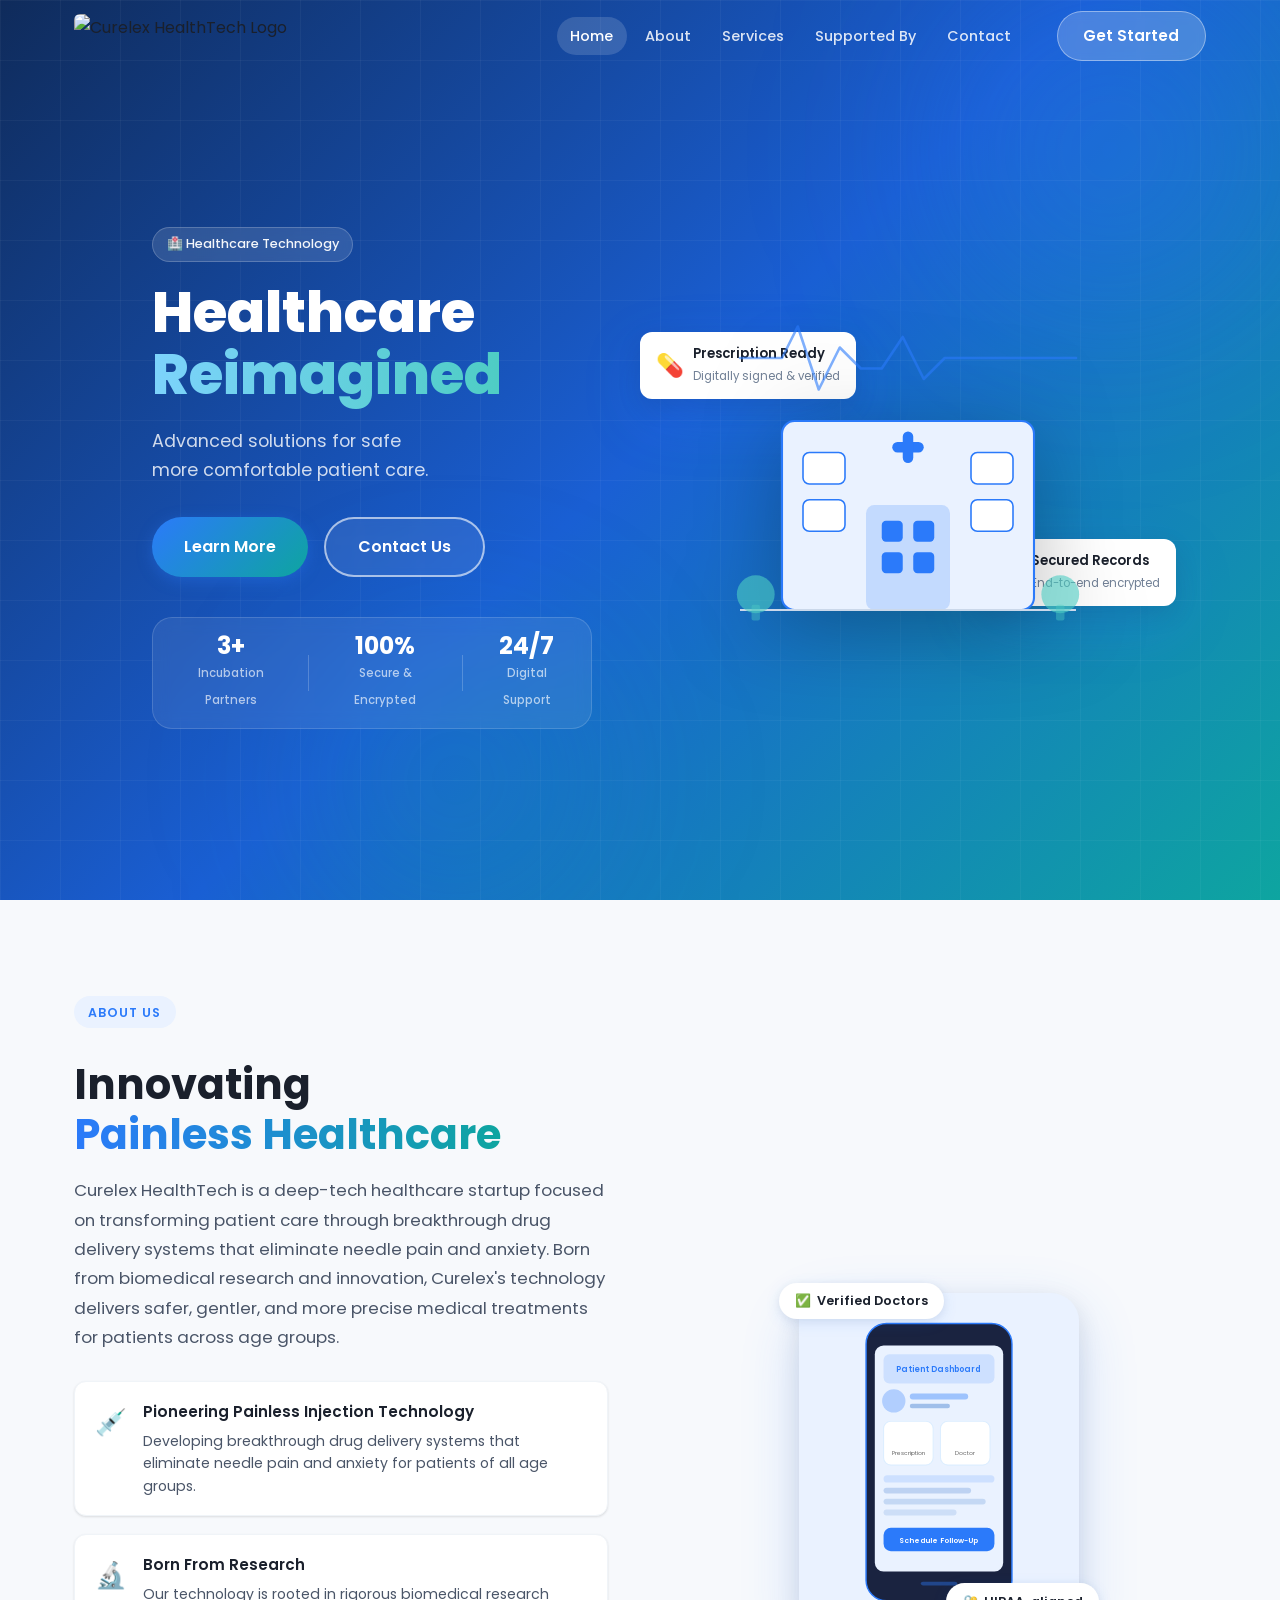
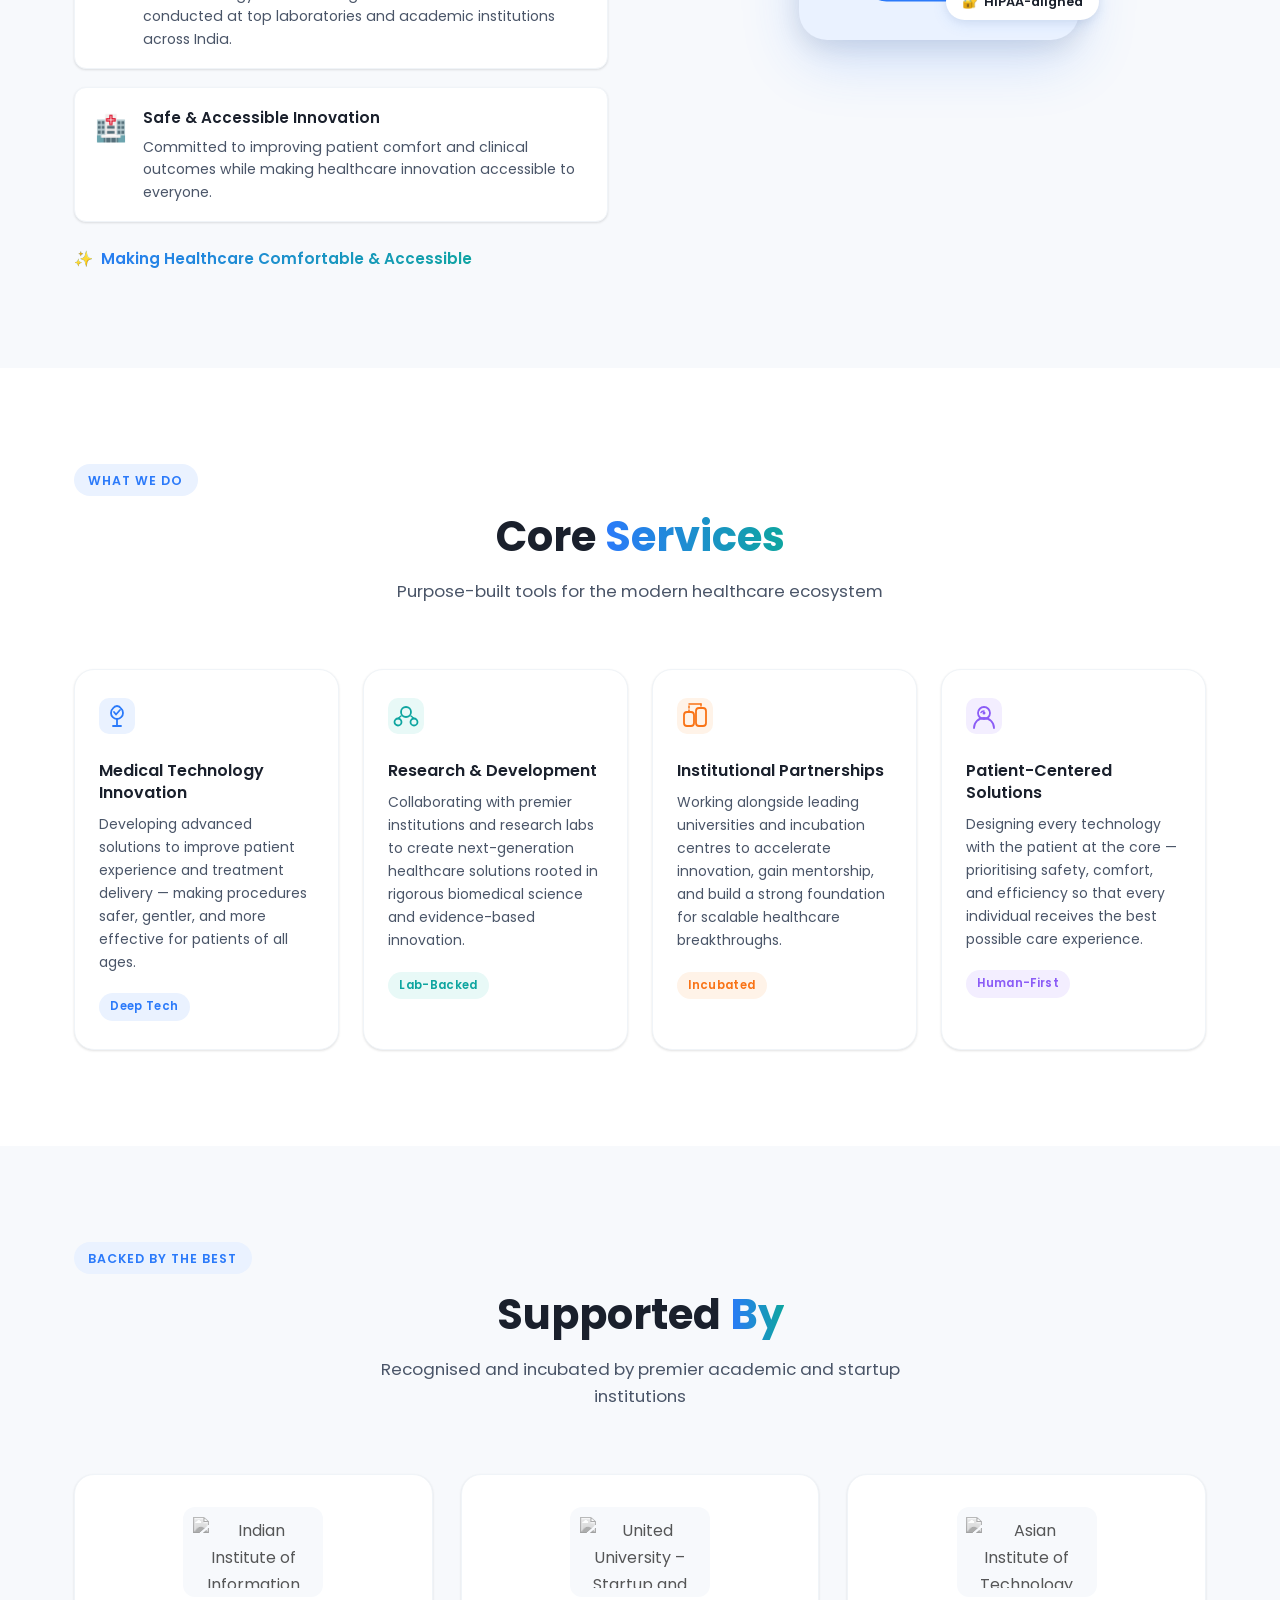
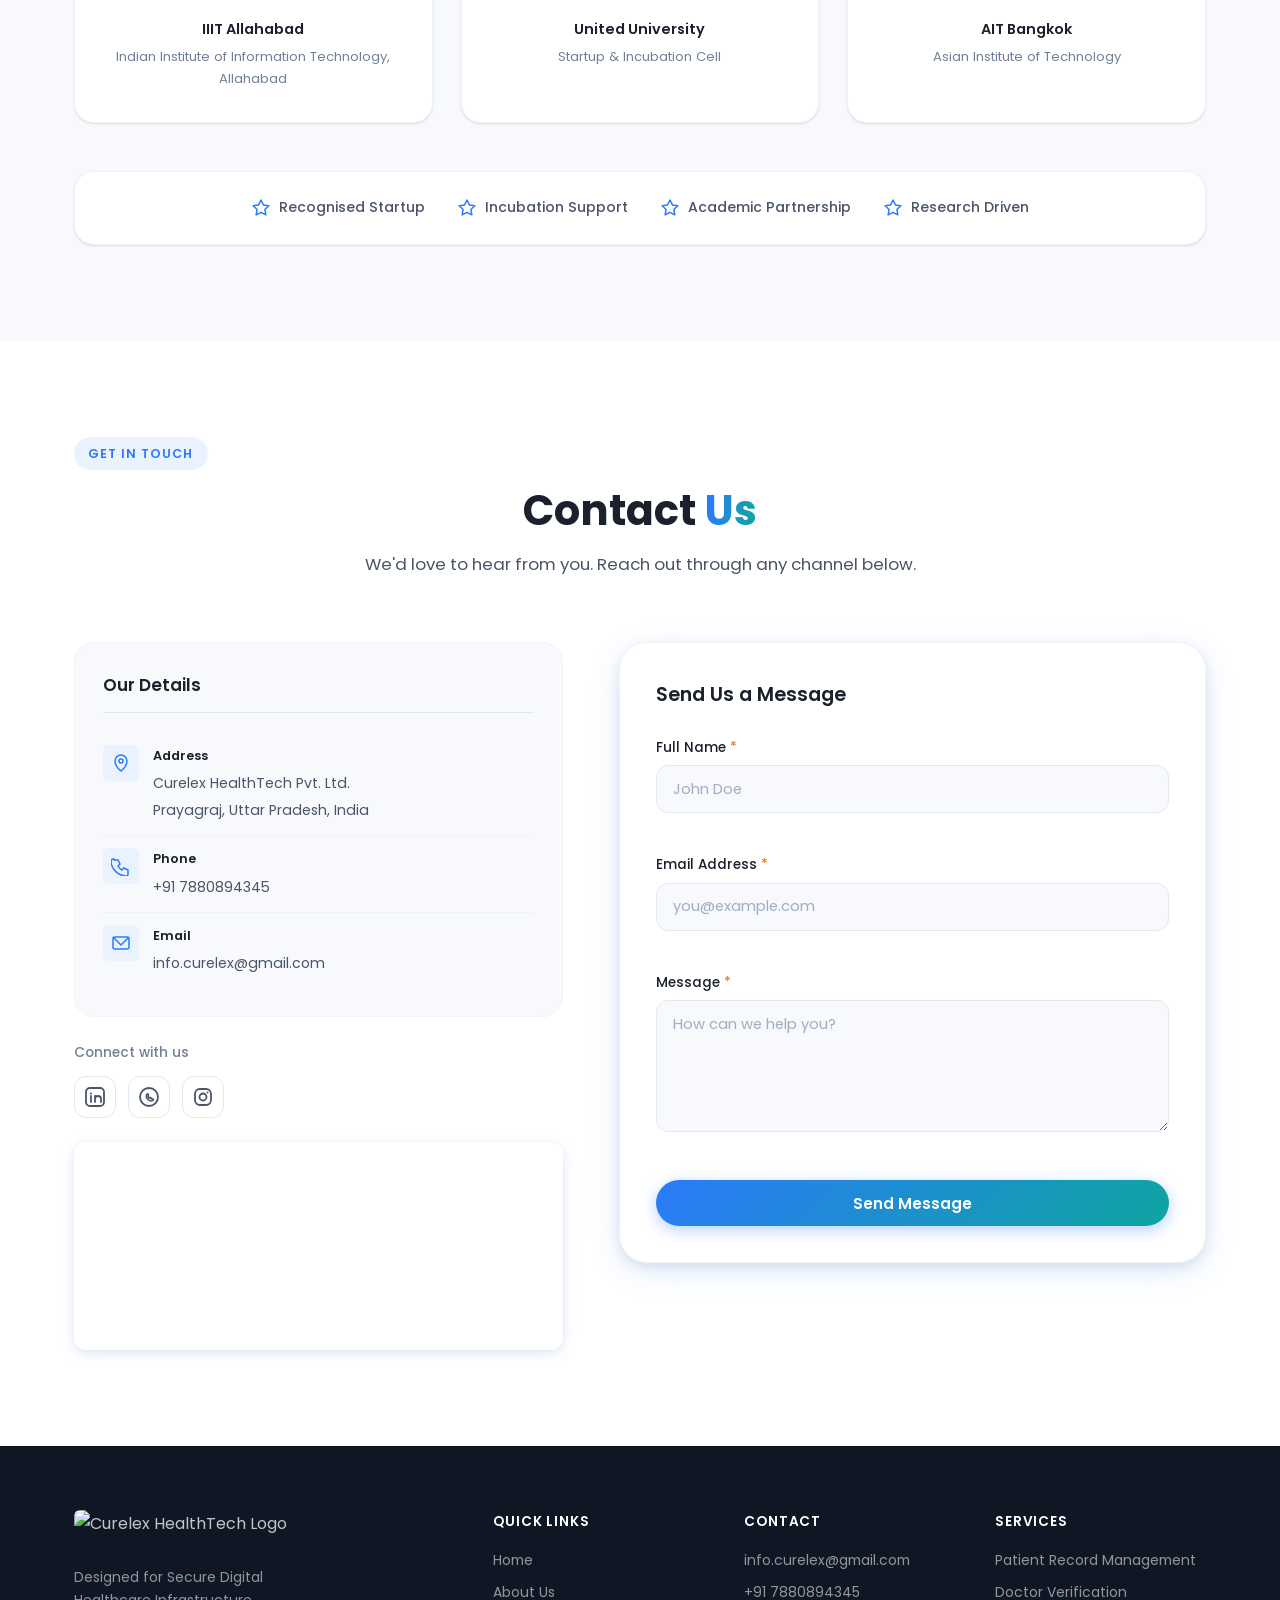
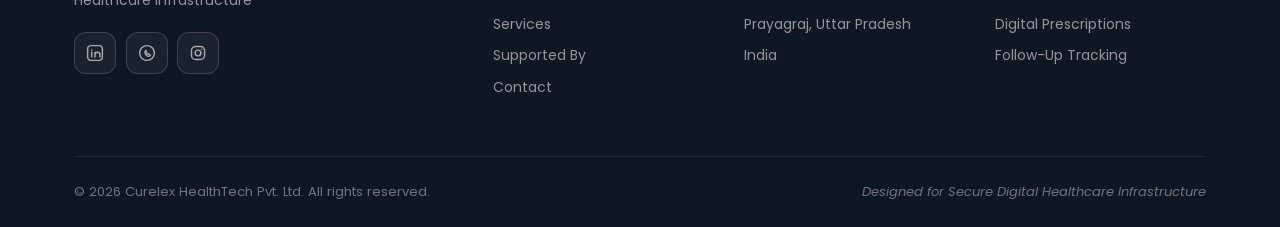
==== index.html @ 2ec2b191 "Initial Curelex homepage UI" ====
<!DOCTYPE html>
<html lang="en">
<head>
  <meta charset="UTF-8" />
  <meta name="viewport" content="width=device-width, initial-scale=1.0" />
  <meta name="description" content="Curelex HealthTech – Smart Digital Healthcare Infrastructure connecting patients and doctors through secure technology." />
  <title>Curelex HealthTech | Reimagining Healthcare Through Innovative Medical Technology</title>

  <!-- Google Fonts: Poppins -->
  <link rel="preconnect" href="https://fonts.googleapis.com" />
  <link rel="preconnect" href="https://fonts.gstatic.com" crossorigin />
  <link href="https://fonts.googleapis.com/css2?family=Poppins:ital,wght@0,300;0,400;0,500;0,600;0,700;0,800;1,400&display=swap" rel="stylesheet" />

  <!-- Main Stylesheet -->
  <link rel="stylesheet" href="styles.css" />
</head>
<body>

  <!-- ============================================================
       NAVBAR
  ============================================================ -->
  <header class="navbar" id="navbar" role="banner">
    <div class="container nav-inner">

      <!-- Logo -->
      <a href="#home" class="nav-logo" aria-label="Curelex HealthTech Home">
        <img src="https://i.postimg.cc/4Nf0QCMv/curelex-logo.jpg" alt="Curelex HealthTech Logo" />
      </a>

      <!-- Desktop Nav Links -->
      <nav class="nav-links" role="navigation" aria-label="Main navigation">
        <a href="#home"         class="nav-link active">Home</a>
        <a href="#about"        class="nav-link">About</a>
        <a href="#services"     class="nav-link">Services</a>
        <a href="#supported-by" class="nav-link">Supported By</a>
        <a href="#contact"      class="nav-link">Contact</a>
      </nav>

      <!-- CTA Button -->
      <a href="#contact" class="btn btn-primary nav-cta">Get Started</a>

      <!-- Hamburger (Mobile) -->
      <button class="hamburger" id="hamburger" aria-label="Toggle navigation menu" aria-expanded="false" aria-controls="mobile-menu">
        <span></span><span></span><span></span>
      </button>
    </div>

    <!-- Mobile Menu -->
    <div class="mobile-menu" id="mobile-menu" role="dialog" aria-label="Mobile navigation">
      <nav>
        <a href="#home"         class="mobile-link">Home</a>
        <a href="#about"        class="mobile-link">About</a>
        <a href="#services"     class="mobile-link">Services</a>
        <a href="#supported-by" class="mobile-link">Supported By</a>
        <a href="#contact"      class="mobile-link">Contact</a>
        <a href="#contact"      class="btn btn-primary mobile-cta">Get Started</a>
      </nav>
    </div>
  </header>


  <!-- ============================================================
       HERO SECTION
  ============================================================ -->
  <section class="hero" id="home" aria-label="Hero">
    <!-- Decorative shapes -->
    <div class="hero-blob hero-blob--1" aria-hidden="true"></div>
    <div class="hero-blob hero-blob--2" aria-hidden="true"></div>
    <div class="hero-grid-lines" aria-hidden="true"></div>

    <div class="container hero-content reveal">
      <span class="hero-badge">🏥 Healthcare Technology</span>
      <h1 class="hero-heading">
        Healthcare<br />
        <span class="gradient-text">Reimagined</span> 
      </h1>
      <p class="hero-subheading">
        Advanced solutions for safe <br class="br-desktop" /> more comfortable patient care.
      </p>
      <div class="hero-actions">
        <a href="#about"   class="btn btn-primary btn-lg ripple">Learn More</a>
        <a href="#contact" class="btn btn-outline btn-lg">Contact Us</a>
      </div>

      <!-- Stats bar -->
      <div class="hero-stats">
        <div class="stat-item">
          <span class="stat-number">3+</span>
          <span class="stat-label">Incubation Partners</span>
        </div>
        <div class="stat-divider" aria-hidden="true"></div>
        <div class="stat-item">
          <span class="stat-number">100%</span>
          <span class="stat-label">Secure &amp; Encrypted</span>
        </div>
        <div class="stat-divider" aria-hidden="true"></div>
        <div class="stat-item">
          <span class="stat-number">24/7</span>
          <span class="stat-label">Digital Support</span>
        </div>
      </div>
    </div>

    <!-- Hero Image / Illustration placeholder -->
    <div class="hero-visual" aria-hidden="true">
      <div class="hero-card-float hero-card-float--1">
        <span class="float-icon">💊</span>
        <div>
          <strong>Prescription Ready</strong>
          <small>Digitally signed &amp; verified</small>
        </div>
      </div>
      <div class="hero-card-float hero-card-float--2">
        <span class="float-icon">🔒</span>
        <div>
          <strong>Secured Records</strong>
          <small>End-to-end encrypted</small>
        </div>
      </div>
      <div class="hero-illustration">
        <svg viewBox="0 0 400 340" fill="none" xmlns="http://www.w3.org/2000/svg" aria-hidden="true">
          <!-- Hospital building simplified illustration -->
          <rect x="80" y="120" width="240" height="180" rx="12" fill="#EAF2FF" stroke="#2B7AFA" stroke-width="2"/>
          <rect x="160" y="200" width="80" height="100" rx="8" fill="#2B7AFA" opacity="0.2"/>
          <rect x="175" y="215" width="20" height="20" rx="4" fill="#2B7AFA"/>
          <rect x="205" y="215" width="20" height="20" rx="4" fill="#2B7AFA"/>
          <rect x="175" y="245" width="20" height="20" rx="4" fill="#2B7AFA"/>
          <rect x="205" y="245" width="20" height="20" rx="4" fill="#2B7AFA"/>
          <!-- Cross -->
          <rect x="185" y="140" width="30" height="10" rx="5" fill="#2B7AFA"/>
          <rect x="195" y="130" width="10" height="30" rx="5" fill="#2B7AFA"/>
          <!-- Windows -->
          <rect x="100" y="150" width="40" height="30" rx="6" fill="white" stroke="#2B7AFA" stroke-width="1.5"/>
          <rect x="260" y="150" width="40" height="30" rx="6" fill="white" stroke="#2B7AFA" stroke-width="1.5"/>
          <rect x="100" y="195" width="40" height="30" rx="6" fill="white" stroke="#2B7AFA" stroke-width="1.5"/>
          <rect x="260" y="195" width="40" height="30" rx="6" fill="white" stroke="#2B7AFA" stroke-width="1.5"/>
          <!-- Ground line -->
          <line x1="40" y1="300" x2="360" y2="300" stroke="#CBD8EA" stroke-width="2"/>
          <!-- Trees -->
          <circle cx="55" cy="285" r="18" fill="#4ECDC4" opacity="0.6"/>
          <rect x="51" y="295" width="8" height="15" rx="2" fill="#4ECDC4" opacity="0.4"/>
          <circle cx="345" cy="285" r="18" fill="#4ECDC4" opacity="0.6"/>
          <rect x="341" y="295" width="8" height="15" rx="2" fill="#4ECDC4" opacity="0.4"/>
          <!-- Pulse line -->
          <polyline points="40,60 80,60 95,30 115,90 135,50 155,70 175,70 195,40 215,80 235,60 280,60 320,60 360,60"
                    stroke="#2B7AFA" stroke-width="2.5" fill="none" stroke-linecap="round" stroke-linejoin="round" opacity="0.6"/>
        </svg>
      </div>
    </div>
  </section>


  <!-- ============================================================
       ABOUT SECTION
  ============================================================ -->
  <section class="section about" id="about" aria-label="About Curelex">
    <div class="container">
      <div class="section-tag reveal">About Us</div>
      <div class="about-grid">

        <!-- Text Column -->
        <div class="about-text reveal">
          <h2 class="section-heading">Innovating<br /><span class="gradient-text">Painless Healthcare</span></h2>
          <p class="about-intro">
            Curelex HealthTech is a deep-tech healthcare startup focused on transforming patient care through breakthrough drug delivery systems that eliminate needle pain and anxiety. Born from biomedical research and innovation, Curelex's technology delivers safer, gentler, and more precise medical treatments for patients across age groups.
          </p>

          <div class="about-cards">
            <div class="about-mini-card">
              <div class="mini-card-icon" aria-hidden="true">💉</div>
              <div>
                <h3>Pioneering Painless Injection Technology</h3>
                <p>Developing breakthrough drug delivery systems that eliminate needle pain and anxiety for patients of all age groups.</p>
              </div>
            </div>
            <div class="about-mini-card">
              <div class="mini-card-icon" aria-hidden="true">🔬</div>
              <div>
                <h3>Born From Research</h3>
                <p>Our technology is rooted in rigorous biomedical research conducted at top laboratories and academic institutions across India.</p>
              </div>
            </div>
            <div class="about-mini-card">
              <div class="mini-card-icon" aria-hidden="true">🏥</div>
              <div>
                <h3>Safe &amp; Accessible Innovation</h3>
                <p>Committed to improving patient comfort and clinical outcomes while making healthcare innovation accessible to everyone.</p>
              </div>
            </div>
          </div>

          <div class="about-tagline">
            <span>✨</span> Making Healthcare Comfortable &amp; Accessible
          </div>
        </div>

        <!-- Image Column -->
        <div class="about-visual reveal">
          <div class="about-image-wrap">
            <div class="about-img-placeholder">
              <svg viewBox="0 0 340 420" fill="none" xmlns="http://www.w3.org/2000/svg" aria-hidden="true">
                <!-- Phone frame -->
                <rect x="70" y="20" width="200" height="380" rx="28" fill="#1A2340" stroke="#2B7AFA" stroke-width="2"/>
                <rect x="82" y="50" width="176" height="310" rx="12" fill="#EAF2FF"/>
                <!-- App UI inside phone -->
                <rect x="94" y="62" width="152" height="40" rx="8" fill="#2B7AFA" opacity="0.15"/>
                <text x="170" y="87" text-anchor="middle" font-family="Poppins,sans-serif" font-size="11" fill="#2B7AFA" font-weight="600">Patient Dashboard</text>
                <!-- Profile row -->
                <circle cx="108" cy="126" r="16" fill="#2B7AFA" opacity="0.3"/>
                <rect x="130" y="116" width="80" height="8" rx="4" fill="#2B7AFA" opacity="0.4"/>
                <rect x="130" y="130" width="55" height="6" rx="3" fill="#A0BFEA"/>
                <!-- Cards -->
                <rect x="94" y="154" width="68" height="60" rx="10" fill="white" stroke="#DDEEFF" stroke-width="1.5"/>
                <text x="128" y="179" text-anchor="middle" font-family="sans-serif" font-size="18">💊</text>
                <text x="128" y="200" text-anchor="middle" font-family="Poppins,sans-serif" font-size="8" fill="#666">Prescription</text>
                <rect x="172" y="154" width="68" height="60" rx="10" fill="white" stroke="#DDEEFF" stroke-width="1.5"/>
                <text x="206" y="179" text-anchor="middle" font-family="sans-serif" font-size="18">🩺</text>
                <text x="206" y="200" text-anchor="middle" font-family="Poppins,sans-serif" font-size="8" fill="#666">Doctor</text>
                <!-- Record list -->
                <rect x="94" y="228" width="152" height="10" rx="5" fill="#2B7AFA" opacity="0.15"/>
                <rect x="94" y="245" width="120" height="8" rx="4" fill="#A0BFEA" opacity="0.6"/>
                <rect x="94" y="260" width="140" height="8" rx="4" fill="#A0BFEA" opacity="0.5"/>
                <rect x="94" y="275" width="100" height="8" rx="4" fill="#A0BFEA" opacity="0.4"/>
                <!-- Follow-up button -->
                <rect x="94" y="300" width="152" height="32" rx="10" fill="#2B7AFA"/>
                <text x="170" y="321" text-anchor="middle" font-family="Poppins,sans-serif" font-size="10" fill="white" font-weight="600">Schedule Follow-Up</text>
                <!-- Home indicator -->
                <rect x="145" y="374" width="50" height="5" rx="3" fill="#2B7AFA" opacity="0.4"/>
              </svg>
            </div>
            <!-- Floating badges -->
            <div class="about-badge about-badge--1">
              <span>✅</span> Verified Doctors
            </div>
            <div class="about-badge about-badge--2">
              <span>🔐</span> HIPAA-aligned
            </div>
          </div>
        </div>

      </div>
    </div>
  </section>


  <!-- ============================================================
       SERVICES SECTION
  ============================================================ -->
  <section class="section services" id="services" aria-label="Our Services">
    <div class="container">
      <div class="section-tag reveal">What We Do</div>
      <h2 class="section-heading text-center reveal">Core <span class="gradient-text">Services</span></h2>
      <p class="section-subheading text-center reveal">Purpose-built tools for the modern healthcare ecosystem</p>

      <div class="services-grid">

        <div class="service-card reveal">
          <div class="service-icon-wrap" aria-hidden="true">
            <svg width="36" height="36" viewBox="0 0 36 36" fill="none" xmlns="http://www.w3.org/2000/svg">
              <rect width="36" height="36" rx="10" fill="#EAF2FF"/>
              <path d="M18 8c-1.5 0-3 .8-3.8 2.1C12.5 11.5 12 13.2 12 15c0 3.3 2.7 6 6 6s6-2.7 6-6c0-1.8-.5-3.5-2.2-4.9C21 8.8 19.5 8 18 8z" stroke="#2B7AFA" stroke-width="1.8" stroke-linecap="round"/>
              <line x1="18" y1="21" x2="18" y2="28" stroke="#2B7AFA" stroke-width="1.8" stroke-linecap="round"/>
              <line x1="14" y1="28" x2="22" y2="28" stroke="#2B7AFA" stroke-width="1.8" stroke-linecap="round"/>
              <polyline points="15,14 17,16.5 21,12" stroke="#2B7AFA" stroke-width="1.8" stroke-linecap="round" stroke-linejoin="round"/>
            </svg>
          </div>
          <h3>Medical Technology Innovation</h3>
          <p>Developing advanced solutions to improve patient experience and treatment delivery — making procedures safer, gentler, and more effective for patients of all ages.</p>
          <div class="service-chip">Deep Tech</div>
        </div>

        <div class="service-card reveal">
          <div class="service-icon-wrap" aria-hidden="true">
            <svg width="36" height="36" viewBox="0 0 36 36" fill="none" xmlns="http://www.w3.org/2000/svg">
              <rect width="36" height="36" rx="10" fill="#E8F9F7"/>
              <circle cx="18" cy="14" r="5" stroke="#0EA5A0" stroke-width="1.8"/>
              <circle cx="10" cy="24" r="3.5" stroke="#0EA5A0" stroke-width="1.8"/>
              <circle cx="26" cy="24" r="3.5" stroke="#0EA5A0" stroke-width="1.8"/>
              <line x1="13" y1="18" x2="10" y2="20.5" stroke="#0EA5A0" stroke-width="1.5" stroke-linecap="round"/>
              <line x1="23" y1="18" x2="26" y2="20.5" stroke="#0EA5A0" stroke-width="1.5" stroke-linecap="round"/>
            </svg>
          </div>
          <h3>Research &amp; Development</h3>
          <p>Collaborating with premier institutions and research labs to create next-generation healthcare solutions rooted in rigorous biomedical science and evidence-based innovation.</p>
          <div class="service-chip" style="--chip-color: #0EA5A0; --chip-bg: #E8F9F7;">Lab-Backed</div>
        </div>

        <div class="service-card reveal">
          <div class="service-icon-wrap" aria-hidden="true">
            <svg width="36" height="36" viewBox="0 0 36 36" fill="none" xmlns="http://www.w3.org/2000/svg">
              <rect width="36" height="36" rx="10" fill="#FFF3E8"/>
              <rect x="7" y="14" width="10" height="14" rx="3" stroke="#F97316" stroke-width="1.8"/>
              <rect x="19" y="10" width="10" height="18" rx="3" stroke="#F97316" stroke-width="1.8"/>
              <line x1="12" y1="8" x2="12" y2="14" stroke="#F97316" stroke-width="1.5" stroke-linecap="round" stroke-dasharray="2 2"/>
              <line x1="24" y1="6" x2="24" y2="10" stroke="#F97316" stroke-width="1.5" stroke-linecap="round" stroke-dasharray="2 2"/>
              <line x1="12" y1="6" x2="24" y2="6" stroke="#F97316" stroke-width="1.5" stroke-linecap="round"/>
            </svg>
          </div>
          <h3>Institutional Partnerships</h3>
          <p>Working alongside leading universities and incubation centres to accelerate innovation, gain mentorship, and build a strong foundation for scalable healthcare breakthroughs.</p>
          <div class="service-chip" style="--chip-color: #F97316; --chip-bg: #FFF3E8;">Incubated</div>
        </div>

        <div class="service-card reveal">
          <div class="service-icon-wrap" aria-hidden="true">
            <svg width="36" height="36" viewBox="0 0 36 36" fill="none" xmlns="http://www.w3.org/2000/svg">
              <rect width="36" height="36" rx="10" fill="#F3EEFF"/>
              <circle cx="18" cy="15" r="6" stroke="#8B5CF6" stroke-width="1.8"/>
              <path d="M8 30c0-5.523 4.477-10 10-10s10 4.477 10 10" stroke="#8B5CF6" stroke-width="1.8" stroke-linecap="round"/>
              <path d="M15 14.5c.5-1 1.5-1.5 3-1.5" stroke="#8B5CF6" stroke-width="1.5" stroke-linecap="round"/>
              <circle cx="18" cy="15" r="1.5" fill="#8B5CF6"/>
            </svg>
          </div>
          <h3>Patient-Centered Solutions</h3>
          <p>Designing every technology with the patient at the core — prioritising safety, comfort, and efficiency so that every individual receives the best possible care experience.</p>
          <div class="service-chip" style="--chip-color: #8B5CF6; --chip-bg: #F3EEFF;">Human-First</div>
        </div>

      </div>
    </div>
  </section>


  <!-- ============================================================
       SUPPORTED BY SECTION
  ============================================================ -->
  <section class="section supported-by" id="supported-by" aria-label="Supported By">
    <div class="container">
      <div class="section-tag reveal">Backed By The Best</div>
      <h2 class="section-heading text-center reveal">Supported <span class="gradient-text">By</span></h2>
      <p class="section-subheading text-center reveal">Recognised and incubated by premier academic and startup institutions</p>

      <div class="supporters-grid">

        <div class="supporter-card reveal">
  <div class="supporter-logo-wrap">
    <img
      src="https://upload.wikimedia.org/wikipedia/en/2/2e/Indian_Institute_of_Information_Technology%2C_Allahabad_Logo.png"
      alt="Indian Institute of Information Technology, Allahabad Logo"
      loading="lazy"
    />
  </div>
  <h3>IIIT Allahabad</h3>
  <p>Indian Institute of Information Technology, Allahabad</p>
</div>

        <div class="supporter-card reveal">
  <div class="supporter-logo-wrap">
    <img
      src="https://encrypted-tbn0.gstatic.com/images?q=tbn:ANd9GcQJ01T1m_N3nApfSH4YQgqv3v4yYxW4zUUb7w&s"
      alt="United University – Startup and Incubation Cell Logo"
      loading="lazy"
    />
  </div>
  <h3>United University</h3>
  <p>Startup &amp; Incubation Cell</p>
</div>

       <div class="supporter-card reveal">
  <div class="supporter-logo-wrap">
    <img
      src="https://encrypted-tbn0.gstatic.com/images?q=tbn:ANd9GcTlHhplBqofJH7D-GWrFN-y-GYRKs8uJ6CHOw&s"
      alt="Asian Institute of Technology (AIT Bangkok) Logo"
      loading="lazy"
    />
  </div>
  <h3>AIT Bangkok</h3>
  <p>Asian Institute of Technology</p>
</div>
      </div>

      <!-- Trust bar -->
      <div class="trust-bar reveal">
        <div class="trust-item">
          <svg width="20" height="20" fill="none" viewBox="0 0 20 20" aria-hidden="true"><path d="M10 2l2.4 4.9 5.4.78-3.9 3.8.92 5.38L10 14.3l-4.86 2.55.92-5.38L2.16 7.68l5.4-.78L10 2z" stroke="#2B7AFA" stroke-width="1.5" stroke-linejoin="round"/></svg>
          Recognised Startup
        </div>
        <div class="trust-item">
          <svg width="20" height="20" fill="none" viewBox="0 0 20 20" aria-hidden="true"><path d="M10 2l2.4 4.9 5.4.78-3.9 3.8.92 5.38L10 14.3l-4.86 2.55.92-5.38L2.16 7.68l5.4-.78L10 2z" stroke="#2B7AFA" stroke-width="1.5" stroke-linejoin="round"/></svg>
          Incubation Support
        </div>
        <div class="trust-item">
          <svg width="20" height="20" fill="none" viewBox="0 0 20 20" aria-hidden="true"><path d="M10 2l2.4 4.9 5.4.78-3.9 3.8.92 5.38L10 14.3l-4.86 2.55.92-5.38L2.16 7.68l5.4-.78L10 2z" stroke="#2B7AFA" stroke-width="1.5" stroke-linejoin="round"/></svg>
          Academic Partnership
        </div>
        <div class="trust-item">
          <svg width="20" height="20" fill="none" viewBox="0 0 20 20" aria-hidden="true"><path d="M10 2l2.4 4.9 5.4.78-3.9 3.8.92 5.38L10 14.3l-4.86 2.55.92-5.38L2.16 7.68l5.4-.78L10 2z" stroke="#2B7AFA" stroke-width="1.5" stroke-linejoin="round"/></svg>
          Research Driven
        </div>
      </div>
    </div>
  </section>


  <!-- ============================================================
       CONTACT SECTION
  ============================================================ -->
  <section class="section contact" id="contact" aria-label="Contact Us">
    <div class="container">
      <div class="section-tag reveal">Get In Touch</div>
      <h2 class="section-heading text-center reveal">Contact <span class="gradient-text">Us</span></h2>
      <p class="section-subheading text-center reveal">We'd love to hear from you. Reach out through any channel below.</p>

      <div class="contact-grid">

        <!-- Contact Info Column -->
        <div class="contact-info reveal">

          <div class="contact-info-block">
            <h3>Our Details</h3>

            <div class="contact-detail-item">
              <div class="contact-detail-icon" aria-hidden="true">
                <svg width="20" height="20" fill="none" viewBox="0 0 20 20"><path d="M10 2C6.686 2 4 4.686 4 8c0 5.25 6 10 6 10s6-4.75 6-10c0-3.314-2.686-6-6-6zm0 8a2 2 0 110-4 2 2 0 010 4z" stroke="#2B7AFA" stroke-width="1.5"/></svg>
              </div>
              <div>
                <strong>Address</strong>
                <span>Curelex HealthTech Pvt. Ltd.<br />Prayagraj, Uttar Pradesh, India</span>
              </div>
            </div>

            <div class="contact-detail-item">
              <div class="contact-detail-icon" aria-hidden="true">
                <svg width="20" height="20" fill="none" viewBox="0 0 20 20"><path d="M3 4h4l2 4-2 2c.9 1.8 2.2 3.1 4 4l2-2 4 2v4c0 1.1-.9 2-2 2C7.3 20 0 12.7 0 5a2 2 0 012-2h1z" stroke="#2B7AFA" stroke-width="1.5"/></svg>
              </div>
              <div>
                <strong>Phone</strong>
                <a href="tel:+917880894345">+91 7880894345</a>
              </div>
            </div>

            <div class="contact-detail-item">
              <div class="contact-detail-icon" aria-hidden="true">
                <svg width="20" height="20" fill="none" viewBox="0 0 20 20"><rect x="2" y="4" width="16" height="12" rx="2" stroke="#2B7AFA" stroke-width="1.5"/><polyline points="2,4 10,12 18,4" stroke="#2B7AFA" stroke-width="1.5"/></svg>
              </div>
              <div>
                <strong>Email</strong>
                <a href="mailto:info.curelex@gmail.com">info.curelex@gmail.com</a>
              </div>
            </div>
          </div>

          <!-- Social Icons -->
          <div class="contact-social">
            <p>Connect with us</p>
            <div class="social-icons">

              <!-- LinkedIn -->
              <a href="https://www.linkedin.com/company/curelex-healthtech/" class="social-icon" target="_blank" rel="noopener noreferrer" aria-label="LinkedIn">
                <svg width="22" height="22" fill="none" viewBox="0 0 22 22"><rect x="2" y="2" width="18" height="18" rx="4" stroke="currentColor" stroke-width="1.8"/><line x1="7" y1="10" x2="7" y2="16" stroke="currentColor" stroke-width="1.8" stroke-linecap="round"/><circle cx="7" cy="7.5" r="1" fill="currentColor"/><path d="M11 10v6M11 13c0-1.657 1.343-3 3-3s3 1.343 3 3v3" stroke="currentColor" stroke-width="1.8" stroke-linecap="round"/></svg>
              </a>

              <!-- WhatsApp -->
              <a href="https://whatsapp.com/channel/0029Vb6h5rD90x2oWxVpiF1N" class="social-icon social-icon--whatsapp" target="_blank" rel="noopener noreferrer" aria-label="WhatsApp Channel">
                <svg width="22" height="22" fill="none" viewBox="0 0 22 22"><circle cx="11" cy="11" r="9" stroke="currentColor" stroke-width="1.8"/><path d="M15.5 13.5c-.3.8-1.5 1.5-2.3 1.5-1.2 0-2.4-.5-3.4-1.5C8.8 12.5 8.3 11.3 8.3 10.1c0-.8.7-2 1.5-2.3l.7 1.5-.5 1 .8 1.6 1-.5 1.5.7-.5.4z" stroke="currentColor" stroke-width="1.5"/></svg>
              </a>

              <!-- Instagram -->
              <a href="https://www.instagram.com/curelexofficial?utm_source=qr&igsh=MWNobGQzMHdhdTRpNg==" class="social-icon social-icon--instagram" target="_blank" rel="noopener noreferrer" aria-label="Instagram">
                <svg width="22" height="22" fill="none" viewBox="0 0 22 22"><rect x="3" y="3" width="16" height="16" rx="5" stroke="currentColor" stroke-width="1.8"/><circle cx="11" cy="11" r="3.5" stroke="currentColor" stroke-width="1.8"/><circle cx="15.5" cy="6.5" r="1" fill="currentColor"/></svg>
              </a>

            </div>
          </div>

          <!-- Maps Embed -->
          <div class="contact-map reveal">
            <iframe
              src="https://www.google.com/maps/embed?pb=!1m18!1m12!1m3!1d460805.2082697282!2d81.68286019780267!3d25.37844782906437!2m3!1f0!2f0!3f0!3m2!1i1024!2i768!4f13.1!3m3!1m2!1s0x3985676c4aa1e43d%3A0xf5254be8e09b3bdc!2sPrayagraj%2C%20Uttar%20Pradesh!5e0!3m2!1sen!2sin!4v1700000000000!5m2!1sen!2sin"
              width="100%" height="200" style="border:0;" allowfullscreen="" loading="lazy"
              referrerpolicy="no-referrer-when-downgrade" title="Curelex HealthTech Location Map">
            </iframe>
          </div>

        </div>

        <!-- Contact Form Column -->
        <div class="contact-form-wrap reveal">
          <form class="contact-form" id="contactForm" novalidate aria-label="Contact form">
            <h3>Send Us a Message</h3>

            <div class="form-group">
              <label for="fname">Full Name <span aria-hidden="true">*</span></label>
              <input type="text" id="fname" name="name" placeholder="John Doe" autocomplete="name" required />
              <span class="field-error" role="alert" aria-live="polite"></span>
            </div>

            <div class="form-group">
              <label for="femail">Email Address <span aria-hidden="true">*</span></label>
              <input type="email" id="femail" name="email" placeholder="you@example.com" autocomplete="email" required />
              <span class="field-error" role="alert" aria-live="polite"></span>
            </div>

            <div class="form-group">
              <label for="fmessage">Message <span aria-hidden="true">*</span></label>
              <textarea id="fmessage" name="message" rows="5" placeholder="How can we help you?" required></textarea>
              <span class="field-error" role="alert" aria-live="polite"></span>
            </div>

            <button type="submit" class="btn btn-primary btn-block ripple" id="submitBtn">
              <span class="btn-label">Send Message</span>
              <span class="btn-sending" aria-hidden="true">Sending…</span>
            </button>

            <!-- Success Message -->
            <div class="form-success" id="formSuccess" role="status" aria-live="polite" aria-hidden="true">
              <div class="success-icon" aria-hidden="true">✅</div>
              <strong>Message Sent!</strong>
              <p>Thank you for reaching out. We'll get back to you within 24 hours.</p>
            </div>
          </form>
        </div>

      </div>
    </div>
  </section>


  <!-- ============================================================
       FOOTER
  ============================================================ -->
  <footer class="footer" role="contentinfo">
    <div class="container footer-inner">

      <div class="footer-grid">

        <!-- Brand Column -->
        <div class="footer-brand">
          <a href="#home" class="footer-logo" aria-label="Curelex HealthTech Home">
            <img src="https://i.postimg.cc/4Nf0QCMv/curelex-logo.jpg" alt="Curelex HealthTech Logo" />
          </a>
          <p class="footer-tagline">Designed for Secure Digital Healthcare Infrastructure</p>
          <div class="footer-social">
            <a href="https://www.linkedin.com/company/curelex-healthtech/" class="social-icon" target="_blank" rel="noopener noreferrer" aria-label="LinkedIn"><svg width="18" height="18" fill="none" viewBox="0 0 22 22"><rect x="2" y="2" width="18" height="18" rx="4" stroke="currentColor" stroke-width="1.8"/><line x1="7" y1="10" x2="7" y2="16" stroke="currentColor" stroke-width="1.8" stroke-linecap="round"/><circle cx="7" cy="7.5" r="1" fill="currentColor"/><path d="M11 10v6M11 13c0-1.657 1.343-3 3-3s3 1.343 3 3v3" stroke="currentColor" stroke-width="1.8" stroke-linecap="round"/></svg></a>
            <a href="https://whatsapp.com/channel/0029Vb6h5rD90x2oWxVpiF1N" class="social-icon social-icon--whatsapp" target="_blank" rel="noopener noreferrer" aria-label="WhatsApp"><svg width="18" height="18" fill="none" viewBox="0 0 22 22"><circle cx="11" cy="11" r="9" stroke="currentColor" stroke-width="1.8"/><path d="M15.5 13.5c-.3.8-1.5 1.5-2.3 1.5-1.2 0-2.4-.5-3.4-1.5C8.8 12.5 8.3 11.3 8.3 10.1c0-.8.7-2 1.5-2.3l.7 1.5-.5 1 .8 1.6 1-.5 1.5.7-.5.4z" stroke="currentColor" stroke-width="1.5"/></svg></a>
            <a href="https://www.instagram.com/curelexofficial?utm_source=qr&igsh=MWNobGQzMHdhdTRpNg==" class="social-icon social-icon--instagram" target="_blank" rel="noopener noreferrer" aria-label="Instagram"><svg width="18" height="18" fill="none" viewBox="0 0 22 22"><rect x="3" y="3" width="16" height="16" rx="5" stroke="currentColor" stroke-width="1.8"/><circle cx="11" cy="11" r="3.5" stroke="currentColor" stroke-width="1.8"/><circle cx="15.5" cy="6.5" r="1" fill="currentColor"/></svg></a>
          </div>
        </div>

        <!-- Quick Links -->
        <div class="footer-links-group">
          <h4>Quick Links</h4>
          <nav aria-label="Footer navigation">
            <a href="#home">Home</a>
            <a href="#about">About Us</a>
            <a href="#services">Services</a>
            <a href="#supported-by">Supported By</a>
            <a href="#contact">Contact</a>
          </nav>
        </div>

        <!-- Contact Info -->
        <div class="footer-links-group">
          <h4>Contact</h4>
          <a href="mailto:info.curelex@gmail.com">info.curelex@gmail.com</a>
          <a href="tel:+917880894345">+91 7880894345</a>
          <span>Prayagraj, Uttar Pradesh</span>
          <span>India</span>
        </div>

        <!-- Services Summary -->
        <div class="footer-links-group">
          <h4>Services</h4>
          <a href="#services">Patient Record Management</a>
          <a href="#services">Doctor Verification</a>
          <a href="#services">Digital Prescriptions</a>
          <a href="#services">Follow-Up Tracking</a>
        </div>

      </div>

      <div class="footer-bottom">
        <p>&copy; <span id="year"></span> Curelex HealthTech Pvt. Ltd. All rights reserved.</p>
        <p class="footer-bottom-tagline">Designed for Secure Digital Healthcare Infrastructure</p>
      </div>

    </div>
  </footer>

  <!-- Back to Top Button -->
  <button class="back-to-top" id="backToTop" aria-label="Back to top">
    <svg width="20" height="20" fill="none" viewBox="0 0 20 20"><path d="M10 15V5M6 9l4-4 4 4" stroke="currentColor" stroke-width="2" stroke-linecap="round" stroke-linejoin="round"/></svg>
  </button>

  <!-- Main Script -->
  <script src="script.js"></script>
</body>
</html>
---- styles.css ----
/* ============================================================
   CURELEX HEALTHTECH — style.css
   Modern Healthcare Technology UI
   Author: Senior Frontend Developer
   ============================================================ */

/* ── 1. CSS Custom Properties ─────────────────────────────── */
:root {
  /* Colours */
  --primary:        #2B7AFA;
  --primary-dark:   #1A5FD4;
  --primary-light:  #EAF2FF;
  --secondary:      #0EA5A0;
  --secondary-light:#E8F9F7;
  --accent:         #F97316;

  --bg-white:       #FFFFFF;
  --bg-light:       #F7F9FC;
  --bg-dark:        #0F1724;
  --bg-dark-2:      #1A2340;

  --text-dark:      #1A202C;
  --text-medium:    #4A5568;
  --text-light:     #718096;
  --text-xlight:    #A0AEC0;
  --border:         #E2E8F0;
  --border-light:   #F0F4F8;

  /* Gradients */
  --gradient-primary: linear-gradient(135deg, #2B7AFA 0%, #0EA5A0 100%);
  --gradient-hero:    linear-gradient(135deg, #0F2B5B 0%, #1A5FD4 50%, #0EA5A0 100%);
  --gradient-text:    linear-gradient(90deg, #2B7AFA, #0EA5A0);

  /* Typography */
  --font-main:   'Poppins', system-ui, sans-serif;
  --fw-light:    300;
  --fw-regular:  400;
  --fw-medium:   500;
  --fw-semibold: 600;
  --fw-bold:     700;
  --fw-extrabold:800;

  /* Spacing */
  --space-xs: 0.5rem;
  --space-sm: 1rem;
  --space-md: 1.5rem;
  --space-lg: 2rem;
  --space-xl: 3rem;
  --space-2xl:4rem;
  --space-3xl:6rem;

  /* Shadows */
  --shadow-sm: 0 1px 3px rgba(0,0,0,.07), 0 1px 2px rgba(0,0,0,.05);
  --shadow-md: 0 4px 16px rgba(43,122,250,.10), 0 2px 8px rgba(0,0,0,.06);
  --shadow-lg: 0 8px 30px rgba(43,122,250,.15), 0 4px 12px rgba(0,0,0,.08);
  --shadow-xl: 0 20px 60px rgba(43,122,250,.20), 0 8px 24px rgba(0,0,0,.10);

  /* Borders */
  --radius-sm:  6px;
  --radius-md:  12px;
  --radius-lg:  20px;
  --radius-xl:  28px;
  --radius-full:9999px;

  /* Transitions */
  --ease:       cubic-bezier(.4,0,.2,1);
  --ease-spring:cubic-bezier(.34,1.56,.64,1);
  --transition: .3s var(--ease);

  /* Layout */
  --nav-height: 72px;
  --container-max: 1180px;
  --section-padding: 6rem 0;
}

/* ── 2. Reset & Base ──────────────────────────────────────── */
*, *::before, *::after { box-sizing: border-box; margin: 0; padding: 0; }

html {
  scroll-behavior: smooth;
  -webkit-text-size-adjust: 100%;
}

body {
  font-family: var(--font-main);
  font-size: 1rem;
  line-height: 1.7;
  color: var(--text-dark);
  background: var(--bg-white);
  overflow-x: hidden;
}

img { max-width: 100%; display: block; }
a  { text-decoration: none; color: inherit; }
ul { list-style: none; }
button { font-family: inherit; cursor: pointer; border: none; background: none; }
input, textarea { font-family: inherit; }

/* ── 3. Typography ────────────────────────────────────────── */
.section-heading {
  font-size: clamp(1.8rem, 4vw, 2.6rem);
  font-weight: var(--fw-bold);
  line-height: 1.2;
  color: var(--text-dark);
  margin-bottom: 1rem;
}

.section-subheading {
  font-size: 1.05rem;
  color: var(--text-medium);
  max-width: 560px;
  margin: 0 auto var(--space-2xl);
  line-height: 1.6;
}

.section-tag {
  display: inline-block;
  background: var(--primary-light);
  color: var(--primary);
  font-size: .78rem;
  font-weight: var(--fw-semibold);
  letter-spacing: .08em;
  text-transform: uppercase;
  padding: .35rem .9rem;
  border-radius: var(--radius-full);
  margin-bottom: 1rem;
}

.gradient-text {
  background: var(--gradient-text);
  -webkit-background-clip: text;
  -webkit-text-fill-color: transparent;
  background-clip: text;
}

.text-center { text-align: center; }

/* ── 4. Layout Utilities ──────────────────────────────────── */
.container {
  max-width: var(--container-max);
  margin: 0 auto;
  padding: 0 1.5rem;
}

.section {
  padding: var(--section-padding);
}

/* ── 5. Buttons ───────────────────────────────────────────── */
.btn {
  display: inline-flex;
  align-items: center;
  justify-content: center;
  gap: .5rem;
  font-family: var(--font-main);
  font-weight: var(--fw-semibold);
  font-size: .95rem;
  padding: .72rem 1.6rem;
  border-radius: var(--radius-full);
  transition: var(--transition);
  position: relative;
  overflow: hidden;
  white-space: nowrap;
  -webkit-user-select: none;
  user-select: none;
}

.btn-primary {
  background: var(--gradient-primary);
  color: white;
  box-shadow: 0 4px 15px rgba(43,122,250,.35);
}

.btn-primary:hover {
  transform: translateY(-2px);
  box-shadow: 0 8px 25px rgba(43,122,250,.45);
}

.btn-primary:active { transform: translateY(0); }

.btn-outline {
  border: 2px solid rgba(255,255,255,.6);
  color: white;
  background: rgba(255,255,255,.08);
  backdrop-filter: blur(4px);
}

.btn-outline:hover {
  background: rgba(255,255,255,.18);
  border-color: white;
  transform: translateY(-2px);
}

.btn-lg { padding: .9rem 2rem; font-size: 1rem; }

.btn-block { width: 100%; }

/* Ripple Effect */
.ripple::after {
  content: '';
  position: absolute;
  inset: 0;
  background: radial-gradient(circle, rgba(255,255,255,.4) 0%, transparent 70%);
  transform: scale(0);
  opacity: 0;
  transition: transform .5s var(--ease), opacity .5s var(--ease);
}
.ripple:active::after {
  transform: scale(2);
  opacity: 1;
  transition: none;
}

/* ── 6. Navbar ────────────────────────────────────────────── */
.navbar {
  position: fixed;
  top: 0; left: 0; right: 0;
  z-index: 1000;
  height: var(--nav-height);
  transition: background var(--transition), box-shadow var(--transition);
}

.navbar.scrolled {
  background: rgba(255,255,255,.97);
  backdrop-filter: blur(12px);
  -webkit-backdrop-filter: blur(12px);
  box-shadow: 0 2px 20px rgba(0,0,0,.08);
}

.nav-inner {
  display: flex;
  align-items: center;
  height: var(--nav-height);
  gap: 1rem;
}

.nav-logo img {
  height: 44px;
  width: auto;
  border-radius: var(--radius-sm);
  object-fit: contain;
  transition: opacity var(--transition);
}

.nav-logo:hover img { opacity: .85; }

.nav-links {
  display: flex;
  align-items: center;
  gap: .25rem;
  margin-left: auto;
}

.nav-link {
  font-size: .9rem;
  font-weight: var(--fw-medium);
  color: var(--text-medium);
  padding: .45rem .85rem;
  border-radius: var(--radius-full);
  transition: var(--transition);
  position: relative;
}

/* On transparent navbar: show white links */
.navbar:not(.scrolled) .nav-link { color: rgba(255,255,255,.85); }
.navbar:not(.scrolled) .nav-link.active { color: white; background: rgba(255,255,255,.15); }
.navbar:not(.scrolled) .nav-cta { background: rgba(255,255,255,.2); backdrop-filter: blur(4px); color: white; box-shadow: none; border: 1.5px solid rgba(255,255,255,.4); }
.navbar:not(.scrolled) .nav-cta:hover { background: rgba(255,255,255,.3); }

.nav-link:hover, .nav-link.active {
  color: var(--primary);
  background: var(--primary-light);
}

.navbar.scrolled .nav-link.active { color: var(--primary); background: var(--primary-light); }

.nav-cta { margin-left: var(--space-sm); }

/* Hamburger */
.hamburger {
  display: none;
  flex-direction: column;
  gap: 5px;
  padding: .5rem;
  margin-left: auto;
}

.hamburger span {
  display: block;
  width: 24px; height: 2.5px;
  border-radius: 2px;
  background: white;
  transition: var(--transition);
}

.navbar.scrolled .hamburger span { background: var(--text-dark); }

.hamburger.open span:nth-child(1) { transform: rotate(45deg) translate(5px,5px); }
.hamburger.open span:nth-child(2) { opacity: 0; transform: scaleX(0); }
.hamburger.open span:nth-child(3) { transform: rotate(-45deg) translate(5px,-5px); }

/* Mobile Menu */
.mobile-menu {
  display: none;
  position: absolute;
  top: var(--nav-height);
  left: 0; right: 0;
  background: white;
  padding: 1rem 1.5rem 1.5rem;
  box-shadow: 0 8px 30px rgba(0,0,0,.12);
  border-radius: 0 0 var(--radius-lg) var(--radius-lg);
  transform-origin: top;
  animation: slideDown .25s var(--ease);
}

@keyframes slideDown {
  from { opacity: 0; transform: scaleY(.95) translateY(-8px); }
  to   { opacity: 1; transform: scaleY(1) translateY(0); }
}

.mobile-menu nav {
  display: flex;
  flex-direction: column;
  gap: .25rem;
}

.mobile-link {
  font-size: 1rem;
  font-weight: var(--fw-medium);
  color: var(--text-medium);
  padding: .7rem 1rem;
  border-radius: var(--radius-md);
  transition: var(--transition);
}

.mobile-link:hover { background: var(--primary-light); color: var(--primary); }

.mobile-cta { margin-top: .75rem; text-align: center; }

/* ── 7. Hero Section ──────────────────────────────────────── */
.hero {
  min-height: 100svh;
  background: var(--gradient-hero);
  position: relative;
  overflow: hidden;
  display: grid;
  grid-template-columns: 1fr 1fr;
  align-items: center;
  gap: 3rem;
  padding: calc(var(--nav-height) + 4rem) 10vw 5rem;
}

/* Decorative blobs */
.hero-blob {
  position: absolute;
  border-radius: 50%;
  filter: blur(80px);
  pointer-events: none;
}

.hero-blob--1 {
  width: 500px; height: 500px;
  background: radial-gradient(circle, rgba(43,122,250,.35), transparent 70%);
  top: -100px; right: -80px;
}

.hero-blob--2 {
  width: 400px; height: 400px;
  background: radial-gradient(circle, rgba(14,165,160,.25), transparent 70%);
  bottom: -80px; left: 20%;
}

/* Subtle grid lines overlay */
.hero-grid-lines {
  position: absolute;
  inset: 0;
  background-image:
    linear-gradient(rgba(255,255,255,.04) 1px, transparent 1px),
    linear-gradient(90deg, rgba(255,255,255,.04) 1px, transparent 1px);
  background-size: 60px 60px;
  pointer-events: none;
}

.hero-content {
  position: relative;
  z-index: 1;
  color: white;
  grid-column: 1;
}

.hero-badge {
  display: inline-flex;
  align-items: center;
  gap: .4rem;
  background: rgba(255,255,255,.12);
  backdrop-filter: blur(6px);
  border: 1px solid rgba(255,255,255,.2);
  color: rgba(255,255,255,.95);
  font-size: .8rem;
  font-weight: var(--fw-medium);
  padding: .35rem .85rem;
  border-radius: var(--radius-full);
  margin-bottom: 1.25rem;
}

.hero-heading {
  font-size: clamp(2.2rem, 5vw, 3.5rem);
  font-weight: var(--fw-extrabold);
  line-height: 1.12;
  color: white;
  margin-bottom: 1.25rem;
}

.hero-heading .gradient-text {
  background: linear-gradient(90deg, #7DD3FC, #4ECDC4);
  -webkit-background-clip: text;
  -webkit-text-fill-color: transparent;
  background-clip: text;
}

.hero-subheading {
  font-size: 1.1rem;
  color: rgba(255,255,255,.80);
  font-weight: var(--fw-regular);
  margin-bottom: 2rem;
  line-height: 1.65;
}

.br-desktop { display: inline; }

.hero-actions {
  display: flex;
  gap: 1rem;
  flex-wrap: wrap;
  margin-bottom: 2.5rem;
}

/* Hero stats bar */
.hero-stats {
  display: flex;
  align-items: center;
  gap: 1.5rem;
  background: rgba(255,255,255,.08);
  backdrop-filter: blur(8px);
  border: 1px solid rgba(255,255,255,.15);
  border-radius: var(--radius-lg);
  padding: 1rem 1.5rem;
  width: fit-content;
}

.stat-item { text-align: center; }

.stat-number {
  display: block;
  font-size: 1.5rem;
  font-weight: var(--fw-bold);
  color: white;
  line-height: 1;
}

.stat-label {
  font-size: .72rem;
  color: rgba(255,255,255,.65);
  font-weight: var(--fw-medium);
  margin-top: .2rem;
}

.stat-divider {
  width: 1px; height: 36px;
  background: rgba(255,255,255,.2);
}

/* Hero Visual (right column) */
.hero-visual {
  position: relative;
  z-index: 1;
  display: flex;
  justify-content: center;
  align-items: center;
}

.hero-illustration {
  max-width: 420px;
  width: 100%;
  filter: drop-shadow(0 20px 40px rgba(0,0,0,.25));
  animation: float 5s ease-in-out infinite;
}

@keyframes float {
  0%, 100% { transform: translateY(0); }
  50%       { transform: translateY(-14px); }
}

/* Floating cards */
.hero-card-float {
  position: absolute;
  background: white;
  border-radius: var(--radius-md);
  padding: .7rem 1rem;
  display: flex;
  align-items: center;
  gap: .6rem;
  box-shadow: var(--shadow-xl);
  font-size: .82rem;
  white-space: nowrap;
  animation: float2 6s ease-in-out infinite;
}

.hero-card-float strong { display: block; color: var(--text-dark); font-weight: var(--fw-semibold); font-size: .82rem; }
.hero-card-float small  { color: var(--text-light); font-size: .72rem; }
.float-icon { font-size: 1.4rem; }

.hero-card-float--1 {
  top: 10%; left: -5%;
  animation-delay: 1s;
}

.hero-card-float--2 {
  bottom: 15%; right: -5%;
  animation-delay: 2.5s;
}

@keyframes float2 {
  0%, 100% { transform: translateY(0) rotate(0deg); }
  50%       { transform: translateY(-10px) rotate(-1deg); }
}

/* ── 8. About Section ─────────────────────────────────────── */
.about { background: var(--bg-light); }

.about-grid {
  display: grid;
  grid-template-columns: 1fr 1fr;
  gap: 4rem;
  align-items: center;
  margin-top: 1rem;
}

.about-intro {
  font-size: 1.05rem;
  color: var(--text-medium);
  margin-bottom: 1.75rem;
  line-height: 1.75;
}

.about-cards { display: flex; flex-direction: column; gap: 1.1rem; }

.about-mini-card {
  display: flex;
  gap: 1rem;
  align-items: flex-start;
  background: white;
  border-radius: var(--radius-md);
  padding: 1.1rem 1.25rem;
  box-shadow: var(--shadow-sm);
  border: 1px solid var(--border-light);
  transition: var(--transition);
}

.about-mini-card:hover {
  box-shadow: var(--shadow-md);
  transform: translateX(4px);
  border-color: var(--primary-light);
}

.mini-card-icon {
  font-size: 1.6rem;
  flex-shrink: 0;
  margin-top: .1rem;
}

.about-mini-card h3 {
  font-size: .95rem;
  font-weight: var(--fw-semibold);
  color: var(--text-dark);
  margin-bottom: .3rem;
}

.about-mini-card p {
  font-size: .88rem;
  color: var(--text-medium);
  line-height: 1.6;
}

.about-tagline {
  display: inline-flex;
  align-items: center;
  gap: .5rem;
  margin-top: 1.5rem;
  background: var(--gradient-primary);
  -webkit-background-clip: text;
  -webkit-text-fill-color: transparent;
  background-clip: text;
  font-size: .95rem;
  font-weight: var(--fw-semibold);
}

.about-tagline span {
  -webkit-text-fill-color: initial;
}

/* About Visual */
.about-visual { display: flex; justify-content: center; }

.about-image-wrap {
  position: relative;
  width: 280px;
}

.about-img-placeholder {
  background: var(--primary-light);
  border-radius: var(--radius-xl);
  padding: 1rem;
  box-shadow: var(--shadow-xl);
  overflow: hidden;
}

.about-badge {
  position: absolute;
  background: white;
  border-radius: var(--radius-full);
  padding: .45rem 1rem;
  font-size: .8rem;
  font-weight: var(--fw-semibold);
  color: var(--text-dark);
  box-shadow: var(--shadow-md);
  display: flex;
  align-items: center;
  gap: .4rem;
  white-space: nowrap;
}

.about-badge--1 { top: -10px; left: -20px; }
.about-badge--2 { bottom: 20px; right: -20px; }

/* ── 9. Services Section ──────────────────────────────────── */
.services { background: var(--bg-white); }

.services-grid {
  display: grid;
  grid-template-columns: repeat(4, 1fr);
  gap: 1.5rem;
}

.service-card {
  background: white;
  border-radius: var(--radius-lg);
  padding: 1.75rem 1.5rem;
  border: 1.5px solid var(--border-light);
  box-shadow: var(--shadow-sm);
  transition: var(--transition);
  position: relative;
  overflow: hidden;
}

.service-card::before {
  content: '';
  position: absolute;
  top: 0; left: 0; right: 0;
  height: 3px;
  background: var(--gradient-primary);
  transform: scaleX(0);
  transform-origin: left;
  transition: transform var(--transition);
}

.service-card:hover {
  box-shadow: var(--shadow-lg);
  transform: translateY(-6px);
  border-color: var(--primary-light);
}

.service-card:hover::before { transform: scaleX(1); }

.service-icon-wrap {
  margin-bottom: 1.1rem;
}

.service-card h3 {
  font-size: 1rem;
  font-weight: var(--fw-semibold);
  color: var(--text-dark);
  margin-bottom: .6rem;
  line-height: 1.35;
}

.service-card p {
  font-size: .87rem;
  color: var(--text-medium);
  line-height: 1.65;
  margin-bottom: 1.1rem;
}

.service-chip {
  display: inline-block;
  background: var(--chip-bg, var(--primary-light));
  color: var(--chip-color, var(--primary));
  font-size: .73rem;
  font-weight: var(--fw-semibold);
  padding: .25rem .7rem;
  border-radius: var(--radius-full);
  letter-spacing: .03em;
}

/* ── 10. Supported By Section ─────────────────────────────── */
.supported-by { background: var(--bg-light); }

.supporters-grid {
  display: grid;
  grid-template-columns: repeat(3, 1fr);
  gap: 1.75rem;
  margin-bottom: 3rem;
}

.supporter-card {
  background: white;
  border-radius: var(--radius-lg);
  padding: 2rem 1.5rem;
  text-align: center;
  border: 1.5px solid var(--border-light);
  box-shadow: var(--shadow-sm);
  transition: var(--transition);
}

.supporter-card:hover {
  box-shadow: var(--shadow-md);
  transform: translateY(-4px);
  border-color: var(--primary-light);
}

.supporter-logo-wrap {
  width: 140px;
  height: 90px;
  margin: 0 auto 1.25rem;
  border-radius: var(--radius-md);
  overflow: hidden;
  display: flex;
  align-items: center;
  justify-content: center;
  background: var(--bg-light);
  padding: .6rem;
}

.supporter-logo-wrap img {
  max-width: 100%;
  max-height: 100%;
  width: auto;
  height: auto;
  object-fit: contain;
  filter: grayscale(1) opacity(.75);
  transition: filter .4s var(--ease), transform .35s var(--ease);
  display: block;
}

.supporter-card:hover .supporter-logo-wrap img {
  filter: grayscale(0) opacity(1);
  transform: scale(1.06);
}

.supporter-card h3 {
  font-size: .9rem;
  font-weight: var(--fw-semibold);
  color: var(--text-dark);
  margin-bottom: .25rem;
}

.supporter-card p {
  font-size: .82rem;
  color: var(--text-light);
}

/* Trust Bar */
.trust-bar {
  display: flex;
  justify-content: center;
  flex-wrap: wrap;
  gap: 2rem;
  padding: 1.5rem 2rem;
  background: white;
  border-radius: var(--radius-lg);
  border: 1.5px solid var(--border-light);
  box-shadow: var(--shadow-sm);
}

.trust-item {
  display: flex;
  align-items: center;
  gap: .5rem;
  font-size: .88rem;
  font-weight: var(--fw-medium);
  color: var(--text-medium);
}

/* ── 11. Contact Section ──────────────────────────────────── */
.contact { background: var(--bg-white); }

.contact-grid {
  display: grid;
  grid-template-columns: 1fr 1.2fr;
  gap: 3.5rem;
  align-items: start;
}

/* Contact Info */
.contact-info-block {
  background: var(--bg-light);
  border-radius: var(--radius-lg);
  padding: 1.75rem;
  margin-bottom: 1.5rem;
  border: 1px solid var(--border-light);
}

.contact-info-block h3 {
  font-size: 1.05rem;
  font-weight: var(--fw-semibold);
  color: var(--text-dark);
  margin-bottom: 1.25rem;
  padding-bottom: .75rem;
  border-bottom: 1px solid var(--border);
}

.contact-detail-item {
  display: flex;
  align-items: flex-start;
  gap: .85rem;
  padding: .75rem 0;
  border-bottom: 1px solid var(--border-light);
}

.contact-detail-item:last-child { border-bottom: none; }

.contact-detail-icon {
  width: 36px; height: 36px;
  background: var(--primary-light);
  border-radius: var(--radius-sm);
  display: flex;
  align-items: center;
  justify-content: center;
  flex-shrink: 0;
}

.contact-detail-item strong {
  display: block;
  font-size: .8rem;
  font-weight: var(--fw-semibold);
  color: var(--text-dark);
  margin-bottom: .15rem;
}

.contact-detail-item span,
.contact-detail-item a {
  font-size: .88rem;
  color: var(--text-medium);
  line-height: 1.5;
}

.contact-detail-item a:hover { color: var(--primary); }

/* Social Icons */
.contact-social {
  margin-bottom: 1.5rem;
}

.contact-social p {
  font-size: .85rem;
  color: var(--text-light);
  margin-bottom: .75rem;
  font-weight: var(--fw-medium);
}

.social-icons { display: flex; gap: .75rem; }

.social-icon {
  width: 42px; height: 42px;
  border-radius: var(--radius-md);
  border: 1.5px solid var(--border);
  display: flex;
  align-items: center;
  justify-content: center;
  color: var(--text-medium);
  transition: var(--transition);
  background: white;
}

.social-icon:hover {
  color: var(--primary);
  border-color: var(--primary);
  background: var(--primary-light);
  transform: translateY(-2px);
  box-shadow: var(--shadow-md);
}

.social-icon--whatsapp:hover { color: #25D366; border-color: #25D366; background: #f0fdf6; }
.social-icon--instagram:hover { color: #E1306C; border-color: #E1306C; background: #fff0f4; }

/* Google Map */
.contact-map {
  border-radius: var(--radius-md);
  overflow: hidden;
  box-shadow: var(--shadow-md);
}

/* Contact Form */
.contact-form-wrap {
  background: white;
  border-radius: var(--radius-xl);
  padding: 2.25rem;
  box-shadow: var(--shadow-lg);
  border: 1.5px solid var(--border-light);
}

.contact-form h3 {
  font-size: 1.2rem;
  font-weight: var(--fw-semibold);
  color: var(--text-dark);
  margin-bottom: 1.5rem;
}

.form-group {
  margin-bottom: 1.2rem;
}

.form-group label {
  display: block;
  font-size: .85rem;
  font-weight: var(--fw-medium);
  color: var(--text-dark);
  margin-bottom: .4rem;
}

.form-group label span { color: var(--accent); }

.form-group input,
.form-group textarea {
  width: 100%;
  padding: .78rem 1rem;
  border: 1.5px solid var(--border);
  border-radius: var(--radius-md);
  font-size: .92rem;
  color: var(--text-dark);
  background: var(--bg-light);
  transition: var(--transition);
  outline: none;
  resize: vertical;
}

.form-group input::placeholder,
.form-group textarea::placeholder { color: var(--text-xlight); }

.form-group input:focus,
.form-group textarea:focus {
  border-color: var(--primary);
  background: white;
  box-shadow: 0 0 0 3px rgba(43,122,250,.1);
}

.form-group input.error,
.form-group textarea.error {
  border-color: #e53e3e;
  background: #fff5f5;
}

.field-error {
  display: block;
  font-size: .78rem;
  color: #e53e3e;
  margin-top: .3rem;
  min-height: 1rem;
}

/* Submit button states */
#submitBtn { position: relative; }
.btn-sending { display: none; }
#submitBtn.loading .btn-label { display: none; }
#submitBtn.loading .btn-sending { display: inline; }
#submitBtn.loading { pointer-events: none; opacity: .8; }

/* Form Success */
.form-success {
  display: none;
  text-align: center;
  padding: 2rem 1.5rem;
  background: linear-gradient(135deg, #f0fdf4, #e8f9f7);
  border-radius: var(--radius-lg);
  border: 1.5px solid #86efac;
  animation: bounceIn .5s var(--ease-spring);
}

.form-success.show { display: block; }

.success-icon { font-size: 2.5rem; margin-bottom: .75rem; }

.form-success strong {
  display: block;
  font-size: 1.1rem;
  color: #166534;
  margin-bottom: .4rem;
}

.form-success p { font-size: .88rem; color: #15803d; }

@keyframes bounceIn {
  from { opacity: 0; transform: scale(.85); }
  to   { opacity: 1; transform: scale(1); }
}

/* ── 12. Footer ───────────────────────────────────────────── */
.footer {
  background: var(--bg-dark);
  color: rgba(255,255,255,.75);
  padding: 4rem 0 0;
}

.footer-grid {
  display: grid;
  grid-template-columns: 1.8fr 1fr 1fr 1fr;
  gap: 2.5rem;
  padding-bottom: 3rem;
  border-bottom: 1px solid rgba(255,255,255,.08);
}

.footer-logo img {
  height: 40px;
  width: auto;
  border-radius: var(--radius-sm);
  object-fit: contain;
  margin-bottom: 1rem;
}

.footer-tagline {
  font-size: .87rem;
  line-height: 1.65;
  color: rgba(255,255,255,.55);
  max-width: 240px;
  margin-bottom: 1.25rem;
}

.footer-social { display: flex; gap: .6rem; }
.footer-social .social-icon {
  border-color: rgba(255,255,255,.15);
  background: rgba(255,255,255,.05);
  color: rgba(255,255,255,.6);
}
.footer-social .social-icon:hover {
  border-color: var(--primary);
  background: rgba(43,122,250,.2);
  color: white;
}

.footer-links-group h4 {
  font-size: .85rem;
  font-weight: var(--fw-semibold);
  color: white;
  text-transform: uppercase;
  letter-spacing: .06em;
  margin-bottom: 1rem;
}

.footer-links-group a,
.footer-links-group span {
  display: block;
  font-size: .87rem;
  color: rgba(255,255,255,.55);
  margin-bottom: .5rem;
  transition: color var(--transition);
}

.footer-links-group a:hover { color: white; }

.footer-bottom {
  padding: 1.5rem 0;
  display: flex;
  align-items: center;
  justify-content: space-between;
  flex-wrap: wrap;
  gap: .75rem;
}

.footer-bottom p {
  font-size: .82rem;
  color: rgba(255,255,255,.4);
}

.footer-bottom-tagline { font-style: italic; }

/* ── 13. Back To Top ──────────────────────────────────────── */
.back-to-top {
  position: fixed;
  bottom: 2rem;
  right: 2rem;
  width: 44px; height: 44px;
  border-radius: var(--radius-full);
  background: var(--gradient-primary);
  color: white;
  display: flex;
  align-items: center;
  justify-content: center;
  box-shadow: var(--shadow-md);
  opacity: 0;
  visibility: hidden;
  transform: translateY(10px);
  transition: opacity .3s, visibility .3s, transform .3s, box-shadow .3s;
  z-index: 900;
}

.back-to-top.visible {
  opacity: 1;
  visibility: visible;
  transform: translateY(0);
}

.back-to-top:hover {
  box-shadow: var(--shadow-xl);
  transform: translateY(-3px);
}

/* ── 14. Reveal Animations ────────────────────────────────── */
.reveal {
  opacity: 0;
  transform: translateY(28px);
  transition: opacity .65s var(--ease), transform .65s var(--ease);
}

.reveal.visible {
  opacity: 1;
  transform: translateY(0);
}

/* Stagger children */
.services-grid   .reveal:nth-child(2) { transition-delay: .1s; }
.services-grid   .reveal:nth-child(3) { transition-delay: .2s; }
.services-grid   .reveal:nth-child(4) { transition-delay: .3s; }
.supporters-grid .reveal:nth-child(2) { transition-delay: .1s; }
.supporters-grid .reveal:nth-child(3) { transition-delay: .2s; }

/* ── 15. Responsive ───────────────────────────────────────── */

/* Tablet: ≤ 1024px */
@media (max-width: 1024px) {
  .hero {
    grid-template-columns: 1fr;
    padding: calc(var(--nav-height) + 3rem) 6vw 4rem;
    text-align: center;
  }

  .hero-content { grid-column: 1; }

  .hero-actions { justify-content: center; }

  .hero-stats {
    margin: 0 auto;
    flex-wrap: wrap;
    justify-content: center;
    gap: 1rem;
  }

  .hero-visual { display: none; }

  .about-grid          { grid-template-columns: 1fr; gap: 2.5rem; }
  .about-visual        { display: none; }
  .services-grid       { grid-template-columns: repeat(2, 1fr); }
  .supporters-grid     { grid-template-columns: repeat(3, 1fr); }
  .contact-grid        { grid-template-columns: 1fr; }
  .footer-grid         { grid-template-columns: 1fr 1fr; }
  .br-desktop          { display: none; }
}

/* Mobile: ≤ 768px */
@media (max-width: 768px) {
  :root { --section-padding: 4rem 0; }

  .nav-links, .nav-cta { display: none; }
  .hamburger { display: flex; }

  .hero { padding: calc(var(--nav-height) + 2.5rem) 1.5rem 3.5rem; }
  .hero-heading { font-size: clamp(1.9rem, 7vw, 2.6rem); }
  .hero-stats { gap: .75rem; padding: .85rem 1.1rem; }
  .stat-number { font-size: 1.2rem; }

  .services-grid   { grid-template-columns: 1fr; gap: 1rem; }
  .supporters-grid { grid-template-columns: 1fr; }
  .trust-bar       { gap: 1rem; }

  .contact-form-wrap { padding: 1.5rem; }
  .footer-grid { grid-template-columns: 1fr; gap: 2rem; }
  .footer-bottom { flex-direction: column; text-align: center; }
}

/* Small Mobile: ≤ 480px */
@media (max-width: 480px) {
  .hero-actions { flex-direction: column; align-items: center; }
  .btn-lg { width: 100%; max-width: 280px; }
  .hero-stats { flex-direction: column; align-items: center; }
  .stat-divider { width: 40px; height: 1px; }
  .about-badge { display: none; }
}
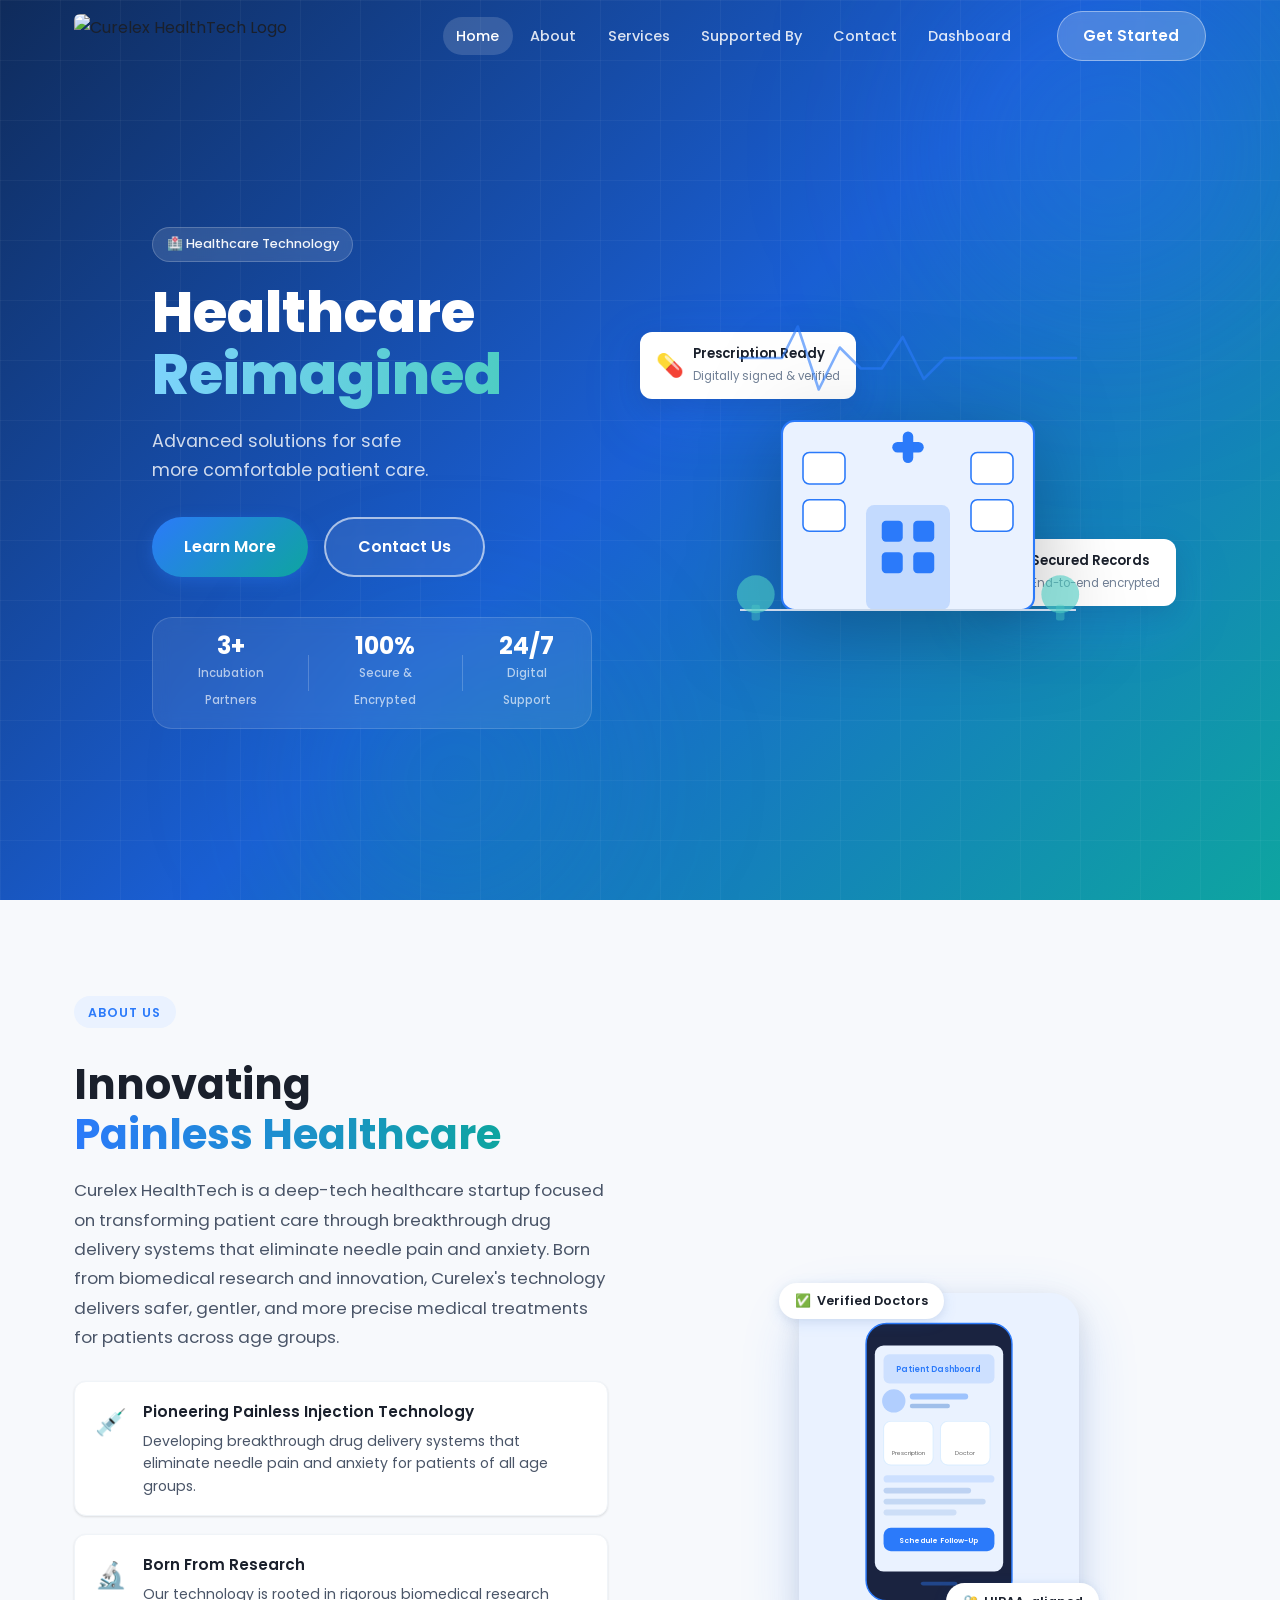
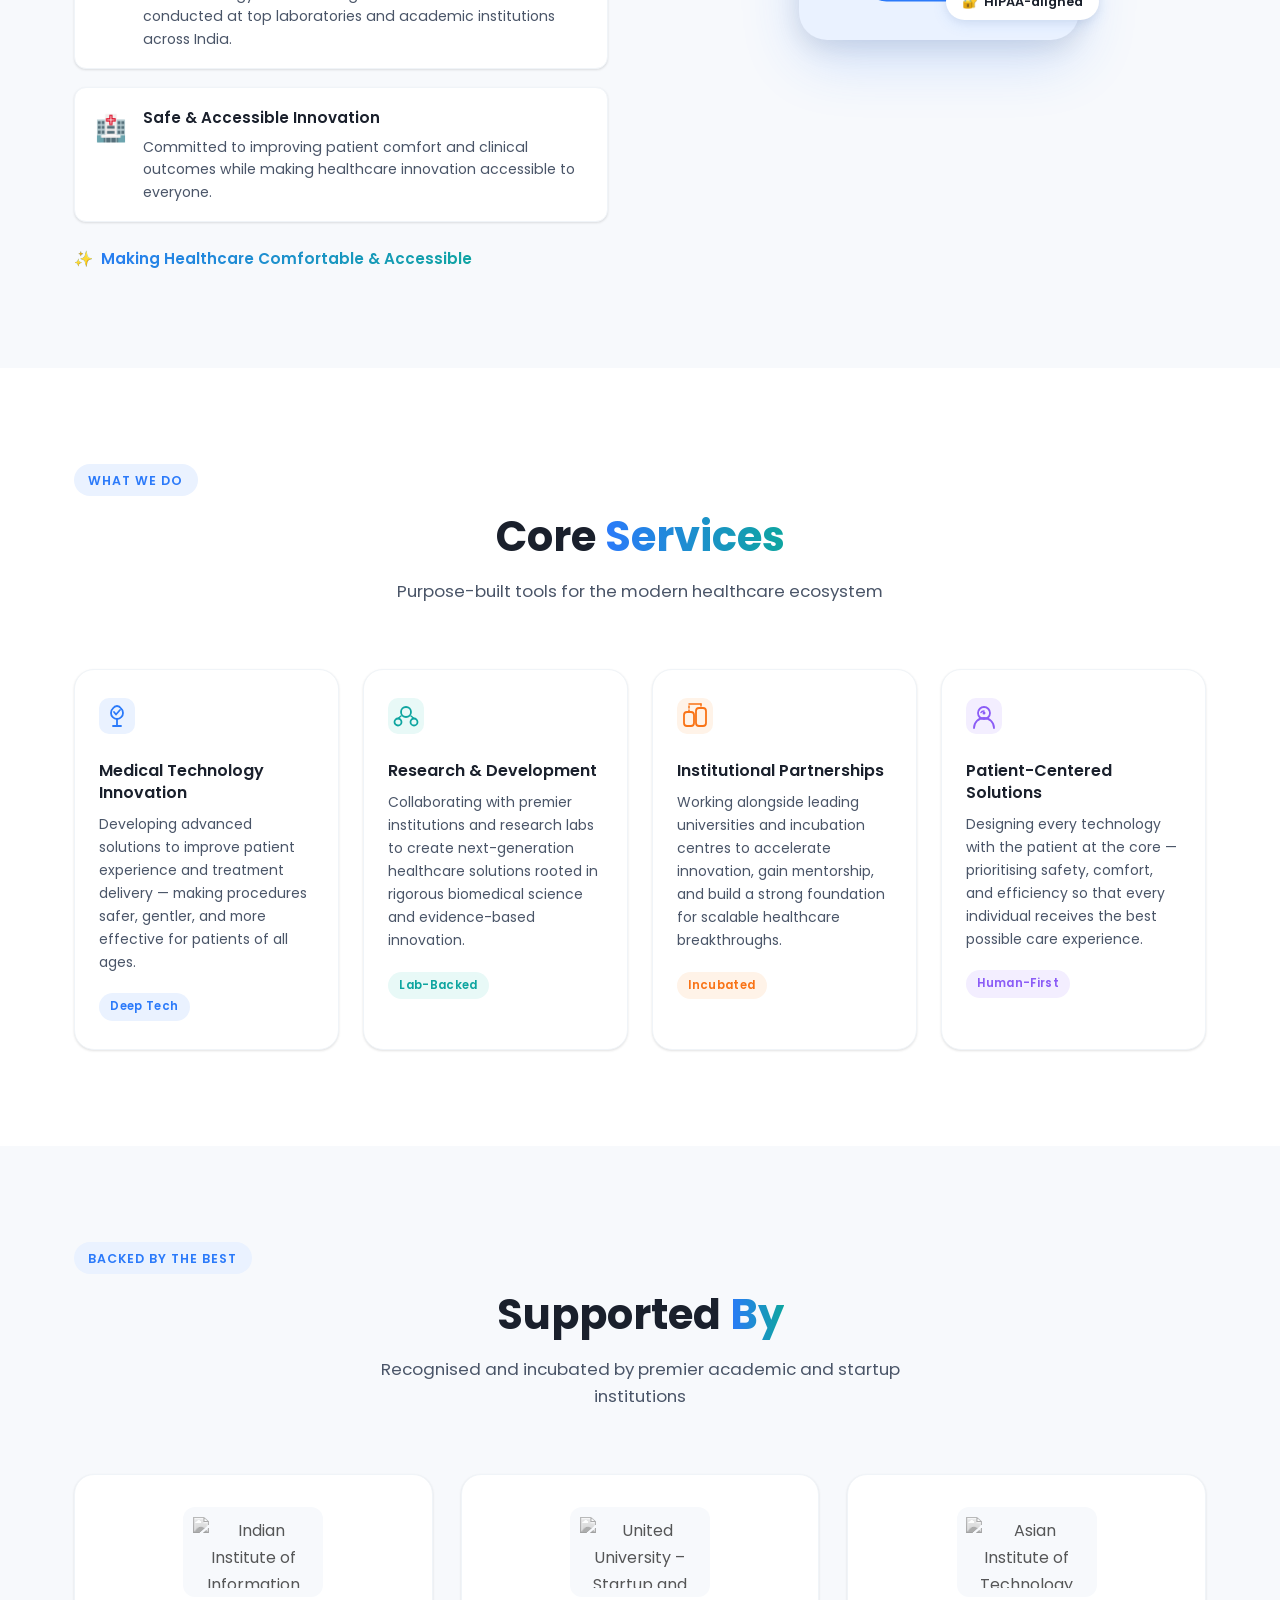
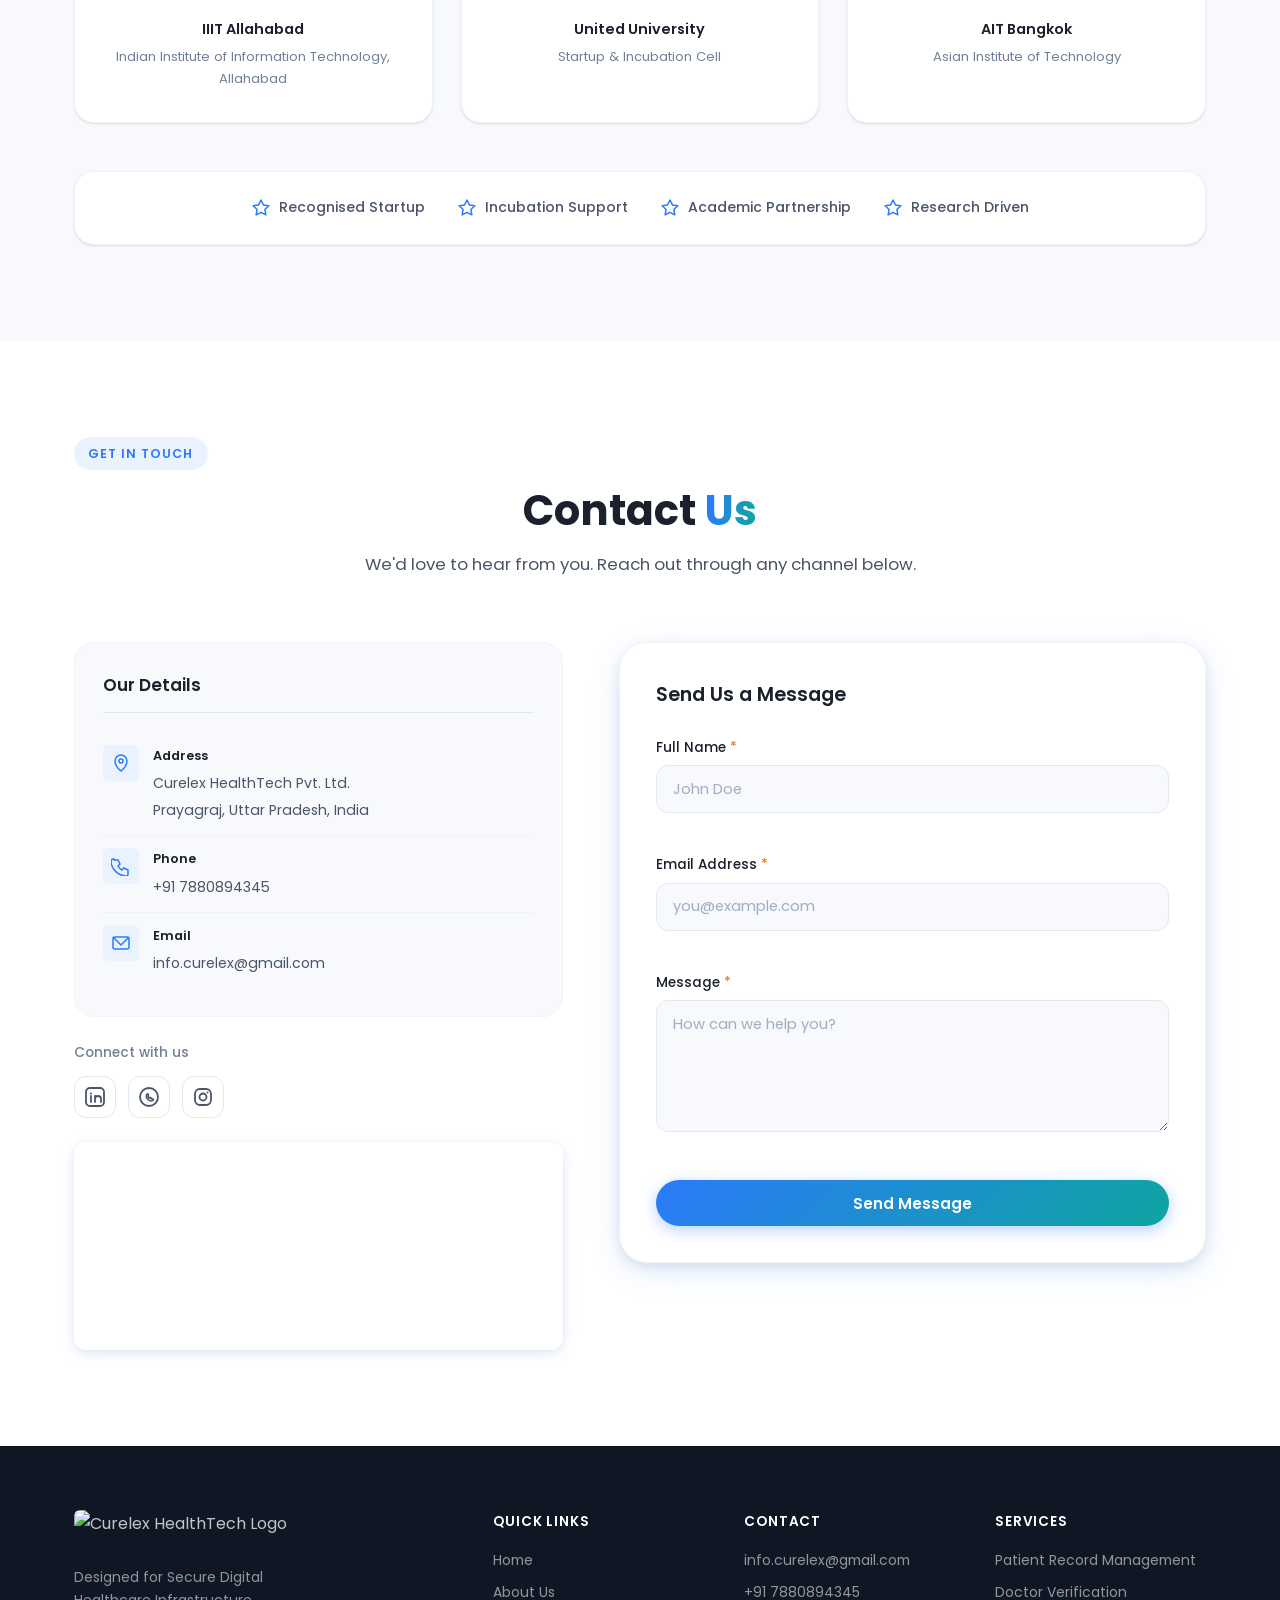
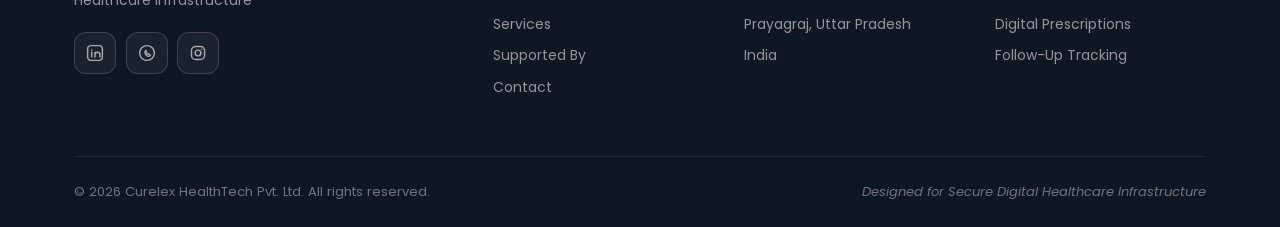
==== commit b1c9a96c: "Updated dashboard" ====
--- a/index.html
+++ b/index.html
@@ -12,7 +12,7 @@
   <link href="https://fonts.googleapis.com/css2?family=Poppins:ital,wght@0,300;0,400;0,500;0,600;0,700;0,800;1,400&display=swap" rel="stylesheet" />
 
   <!-- Main Stylesheet -->
-  <link rel="stylesheet" href="styles.css" />
+  <link rel="stylesheet" href="css/styles.css" />
 </head>
 <body>
 
@@ -33,7 +33,8 @@
         <a href="#about"        class="nav-link">About</a>
         <a href="#services"     class="nav-link">Services</a>
         <a href="#supported-by" class="nav-link">Supported By</a>
-        <a href="#contact"      class="nav-link">Contact</a>
+        <a href="#contact"           class="nav-link">Contact</a>
+        <a href="pages/dashboard.html" class="nav-link">Dashboard</a>
       </nav>
 
       <!-- CTA Button -->
@@ -52,9 +53,10 @@
         <a href="#about"        class="mobile-link">About</a>
         <a href="#services"     class="mobile-link">Services</a>
         <a href="#supported-by" class="mobile-link">Supported By</a>
-        <a href="#contact"      class="mobile-link">Contact</a>
-        <a href="#contact"      class="btn btn-primary mobile-cta">Get Started</a>
-      </nav>
+        <a href="#contact"           class="mobile-link">Contact</a>
+        <a href="pages/dashboard.html" class="mobile-link">Dashboard</a>
+        <a href="#contact"           class="btn btn-primary mobile-cta">Get Started</a>
+     </nav>
     </div>
   </header>
 
@@ -583,6 +585,6 @@
   </button>
 
   <!-- Main Script -->
-  <script src="script.js"></script>
+  <script src="js/script.js"></script>
 </body>
 </html>
--- a/css/styles.css
+++ b/css/styles.css
@@ -0,0 +1,1196 @@
+/* ============================================================
+   CURELEX HEALTHTECH — style.css
+   Modern Healthcare Technology UI
+   Author: Senior Frontend Developer
+   ============================================================ */
+
+/* ── 1. CSS Custom Properties ─────────────────────────────── */
+:root {
+  /* Colours */
+  --primary:        #2B7AFA;
+  --primary-dark:   #1A5FD4;
+  --primary-light:  #EAF2FF;
+  --secondary:      #0EA5A0;
+  --secondary-light:#E8F9F7;
+  --accent:         #F97316;
+
+  --bg-white:       #FFFFFF;
+  --bg-light:       #F7F9FC;
+  --bg-dark:        #0F1724;
+  --bg-dark-2:      #1A2340;
+
+  --text-dark:      #1A202C;
+  --text-medium:    #4A5568;
+  --text-light:     #718096;
+  --text-xlight:    #A0AEC0;
+  --border:         #E2E8F0;
+  --border-light:   #F0F4F8;
+
+  /* Gradients */
+  --gradient-primary: linear-gradient(135deg, #2B7AFA 0%, #0EA5A0 100%);
+  --gradient-hero:    linear-gradient(135deg, #0F2B5B 0%, #1A5FD4 50%, #0EA5A0 100%);
+  --gradient-text:    linear-gradient(90deg, #2B7AFA, #0EA5A0);
+
+  /* Typography */
+  --font-main:   'Poppins', system-ui, sans-serif;
+  --fw-light:    300;
+  --fw-regular:  400;
+  --fw-medium:   500;
+  --fw-semibold: 600;
+  --fw-bold:     700;
+  --fw-extrabold:800;
+
+  /* Spacing */
+  --space-xs: 0.5rem;
+  --space-sm: 1rem;
+  --space-md: 1.5rem;
+  --space-lg: 2rem;
+  --space-xl: 3rem;
+  --space-2xl:4rem;
+  --space-3xl:6rem;
+
+  /* Shadows */
+  --shadow-sm: 0 1px 3px rgba(0,0,0,.07), 0 1px 2px rgba(0,0,0,.05);
+  --shadow-md: 0 4px 16px rgba(43,122,250,.10), 0 2px 8px rgba(0,0,0,.06);
+  --shadow-lg: 0 8px 30px rgba(43,122,250,.15), 0 4px 12px rgba(0,0,0,.08);
+  --shadow-xl: 0 20px 60px rgba(43,122,250,.20), 0 8px 24px rgba(0,0,0,.10);
+
+  /* Borders */
+  --radius-sm:  6px;
+  --radius-md:  12px;
+  --radius-lg:  20px;
+  --radius-xl:  28px;
+  --radius-full:9999px;
+
+  /* Transitions */
+  --ease:       cubic-bezier(.4,0,.2,1);
+  --ease-spring:cubic-bezier(.34,1.56,.64,1);
+  --transition: .3s var(--ease);
+
+  /* Layout */
+  --nav-height: 72px;
+  --container-max: 1180px;
+  --section-padding: 6rem 0;
+}
+
+/* ── 2. Reset & Base ──────────────────────────────────────── */
+*, *::before, *::after { box-sizing: border-box; margin: 0; padding: 0; }
+
+html {
+  scroll-behavior: smooth;
+  -webkit-text-size-adjust: 100%;
+}
+
+body {
+  font-family: var(--font-main);
+  font-size: 1rem;
+  line-height: 1.7;
+  color: var(--text-dark);
+  background: var(--bg-white);
+  overflow-x: hidden;
+}
+
+img { max-width: 100%; display: block; }
+a  { text-decoration: none; color: inherit; }
+ul { list-style: none; }
+button { font-family: inherit; cursor: pointer; border: none; background: none; }
+input, textarea { font-family: inherit; }
+
+/* ── 3. Typography ────────────────────────────────────────── */
+.section-heading {
+  font-size: clamp(1.8rem, 4vw, 2.6rem);
+  font-weight: var(--fw-bold);
+  line-height: 1.2;
+  color: var(--text-dark);
+  margin-bottom: 1rem;
+}
+
+.section-subheading {
+  font-size: 1.05rem;
+  color: var(--text-medium);
+  max-width: 560px;
+  margin: 0 auto var(--space-2xl);
+  line-height: 1.6;
+}
+
+.section-tag {
+  display: inline-block;
+  background: var(--primary-light);
+  color: var(--primary);
+  font-size: .78rem;
+  font-weight: var(--fw-semibold);
+  letter-spacing: .08em;
+  text-transform: uppercase;
+  padding: .35rem .9rem;
+  border-radius: var(--radius-full);
+  margin-bottom: 1rem;
+}
+
+.gradient-text {
+  background: var(--gradient-text);
+  -webkit-background-clip: text;
+  -webkit-text-fill-color: transparent;
+  background-clip: text;
+}
+
+.text-center { text-align: center; }
+
+/* ── 4. Layout Utilities ──────────────────────────────────── */
+.container {
+  max-width: var(--container-max);
+  margin: 0 auto;
+  padding: 0 1.5rem;
+}
+
+.section {
+  padding: var(--section-padding);
+}
+
+/* ── 5. Buttons ───────────────────────────────────────────── */
+.btn {
+  display: inline-flex;
+  align-items: center;
+  justify-content: center;
+  gap: .5rem;
+  font-family: var(--font-main);
+  font-weight: var(--fw-semibold);
+  font-size: .95rem;
+  padding: .72rem 1.6rem;
+  border-radius: var(--radius-full);
+  transition: var(--transition);
+  position: relative;
+  overflow: hidden;
+  white-space: nowrap;
+  -webkit-user-select: none;
+  user-select: none;
+}
+
+.btn-primary {
+  background: var(--gradient-primary);
+  color: white;
+  box-shadow: 0 4px 15px rgba(43,122,250,.35);
+}
+
+.btn-primary:hover {
+  transform: translateY(-2px);
+  box-shadow: 0 8px 25px rgba(43,122,250,.45);
+}
+
+.btn-primary:active { transform: translateY(0); }
+
+.btn-outline {
+  border: 2px solid rgba(255,255,255,.6);
+  color: white;
+  background: rgba(255,255,255,.08);
+  backdrop-filter: blur(4px);
+}
+
+.btn-outline:hover {
+  background: rgba(255,255,255,.18);
+  border-color: white;
+  transform: translateY(-2px);
+}
+
+.btn-lg { padding: .9rem 2rem; font-size: 1rem; }
+
+.btn-block { width: 100%; }
+
+/* Ripple Effect */
+.ripple::after {
+  content: '';
+  position: absolute;
+  inset: 0;
+  background: radial-gradient(circle, rgba(255,255,255,.4) 0%, transparent 70%);
+  transform: scale(0);
+  opacity: 0;
+  transition: transform .5s var(--ease), opacity .5s var(--ease);
+}
+.ripple:active::after {
+  transform: scale(2);
+  opacity: 1;
+  transition: none;
+}
+
+/* ── 6. Navbar ────────────────────────────────────────────── */
+.navbar {
+  position: fixed;
+  top: 0; left: 0; right: 0;
+  z-index: 1000;
+  height: var(--nav-height);
+  transition: background var(--transition), box-shadow var(--transition);
+}
+
+.navbar.scrolled {
+  background: rgba(255,255,255,.97);
+  backdrop-filter: blur(12px);
+  -webkit-backdrop-filter: blur(12px);
+  box-shadow: 0 2px 20px rgba(0,0,0,.08);
+}
+
+.nav-inner {
+  display: flex;
+  align-items: center;
+  height: var(--nav-height);
+  gap: 1rem;
+}
+
+.nav-logo img {
+  height: 44px;
+  width: auto;
+  border-radius: var(--radius-sm);
+  object-fit: contain;
+  transition: opacity var(--transition);
+}
+
+.nav-logo:hover img { opacity: .85; }
+
+.nav-links {
+  display: flex;
+  align-items: center;
+  gap: .25rem;
+  margin-left: auto;
+}
+
+.nav-link {
+  font-size: .9rem;
+  font-weight: var(--fw-medium);
+  color: var(--text-medium);
+  padding: .45rem .85rem;
+  border-radius: var(--radius-full);
+  transition: var(--transition);
+  position: relative;
+}
+
+/* On transparent navbar: show white links */
+.navbar:not(.scrolled) .nav-link { color: rgba(255,255,255,.85); }
+.navbar:not(.scrolled) .nav-link.active { color: white; background: rgba(255,255,255,.15); }
+.navbar:not(.scrolled) .nav-cta { background: rgba(255,255,255,.2); backdrop-filter: blur(4px); color: white; box-shadow: none; border: 1.5px solid rgba(255,255,255,.4); }
+.navbar:not(.scrolled) .nav-cta:hover { background: rgba(255,255,255,.3); }
+
+.nav-link:hover, .nav-link.active {
+  color: var(--primary);
+  background: var(--primary-light);
+}
+
+.navbar.scrolled .nav-link.active { color: var(--primary); background: var(--primary-light); }
+
+.nav-cta { margin-left: var(--space-sm); }
+
+/* Hamburger */
+.hamburger {
+  display: none;
+  flex-direction: column;
+  gap: 5px;
+  padding: .5rem;
+  margin-left: auto;
+}
+
+.hamburger span {
+  display: block;
+  width: 24px; height: 2.5px;
+  border-radius: 2px;
+  background: white;
+  transition: var(--transition);
+}
+
+.navbar.scrolled .hamburger span { background: var(--text-dark); }
+
+.hamburger.open span:nth-child(1) { transform: rotate(45deg) translate(5px,5px); }
+.hamburger.open span:nth-child(2) { opacity: 0; transform: scaleX(0); }
+.hamburger.open span:nth-child(3) { transform: rotate(-45deg) translate(5px,-5px); }
+
+/* Mobile Menu */
+.mobile-menu {
+  display: none;
+  position: absolute;
+  top: var(--nav-height);
+  left: 0; right: 0;
+  background: white;
+  padding: 1rem 1.5rem 1.5rem;
+  box-shadow: 0 8px 30px rgba(0,0,0,.12);
+  border-radius: 0 0 var(--radius-lg) var(--radius-lg);
+  transform-origin: top;
+  animation: slideDown .25s var(--ease);
+}
+
+@keyframes slideDown {
+  from { opacity: 0; transform: scaleY(.95) translateY(-8px); }
+  to   { opacity: 1; transform: scaleY(1) translateY(0); }
+}
+
+.mobile-menu nav {
+  display: flex;
+  flex-direction: column;
+  gap: .25rem;
+}
+
+.mobile-link {
+  font-size: 1rem;
+  font-weight: var(--fw-medium);
+  color: var(--text-medium);
+  padding: .7rem 1rem;
+  border-radius: var(--radius-md);
+  transition: var(--transition);
+}
+
+.mobile-link:hover { background: var(--primary-light); color: var(--primary); }
+
+.mobile-cta { margin-top: .75rem; text-align: center; }
+
+/* ── 7. Hero Section ──────────────────────────────────────── */
+.hero {
+  min-height: 100svh;
+  background: var(--gradient-hero);
+  position: relative;
+  overflow: hidden;
+  display: grid;
+  grid-template-columns: 1fr 1fr;
+  align-items: center;
+  gap: 3rem;
+  padding: calc(var(--nav-height) + 4rem) 10vw 5rem;
+}
+
+/* Decorative blobs */
+.hero-blob {
+  position: absolute;
+  border-radius: 50%;
+  filter: blur(80px);
+  pointer-events: none;
+}
+
+.hero-blob--1 {
+  width: 500px; height: 500px;
+  background: radial-gradient(circle, rgba(43,122,250,.35), transparent 70%);
+  top: -100px; right: -80px;
+}
+
+.hero-blob--2 {
+  width: 400px; height: 400px;
+  background: radial-gradient(circle, rgba(14,165,160,.25), transparent 70%);
+  bottom: -80px; left: 20%;
+}
+
+/* Subtle grid lines overlay */
+.hero-grid-lines {
+  position: absolute;
+  inset: 0;
+  background-image:
+    linear-gradient(rgba(255,255,255,.04) 1px, transparent 1px),
+    linear-gradient(90deg, rgba(255,255,255,.04) 1px, transparent 1px);
+  background-size: 60px 60px;
+  pointer-events: none;
+}
+
+.hero-content {
+  position: relative;
+  z-index: 1;
+  color: white;
+  grid-column: 1;
+}
+
+.hero-badge {
+  display: inline-flex;
+  align-items: center;
+  gap: .4rem;
+  background: rgba(255,255,255,.12);
+  backdrop-filter: blur(6px);
+  border: 1px solid rgba(255,255,255,.2);
+  color: rgba(255,255,255,.95);
+  font-size: .8rem;
+  font-weight: var(--fw-medium);
+  padding: .35rem .85rem;
+  border-radius: var(--radius-full);
+  margin-bottom: 1.25rem;
+}
+
+.hero-heading {
+  font-size: clamp(2.2rem, 5vw, 3.5rem);
+  font-weight: var(--fw-extrabold);
+  line-height: 1.12;
+  color: white;
+  margin-bottom: 1.25rem;
+}
+
+.hero-heading .gradient-text {
+  background: linear-gradient(90deg, #7DD3FC, #4ECDC4);
+  -webkit-background-clip: text;
+  -webkit-text-fill-color: transparent;
+  background-clip: text;
+}
+
+.hero-subheading {
+  font-size: 1.1rem;
+  color: rgba(255,255,255,.80);
+  font-weight: var(--fw-regular);
+  margin-bottom: 2rem;
+  line-height: 1.65;
+}
+
+.br-desktop { display: inline; }
+
+.hero-actions {
+  display: flex;
+  gap: 1rem;
+  flex-wrap: wrap;
+  margin-bottom: 2.5rem;
+}
+
+/* Hero stats bar */
+.hero-stats {
+  display: flex;
+  align-items: center;
+  gap: 1.5rem;
+  background: rgba(255,255,255,.08);
+  backdrop-filter: blur(8px);
+  border: 1px solid rgba(255,255,255,.15);
+  border-radius: var(--radius-lg);
+  padding: 1rem 1.5rem;
+  width: fit-content;
+}
+
+.stat-item { text-align: center; }
+
+.stat-number {
+  display: block;
+  font-size: 1.5rem;
+  font-weight: var(--fw-bold);
+  color: white;
+  line-height: 1;
+}
+
+.stat-label {
+  font-size: .72rem;
+  color: rgba(255,255,255,.65);
+  font-weight: var(--fw-medium);
+  margin-top: .2rem;
+}
+
+.stat-divider {
+  width: 1px; height: 36px;
+  background: rgba(255,255,255,.2);
+}
+
+/* Hero Visual (right column) */
+.hero-visual {
+  position: relative;
+  z-index: 1;
+  display: flex;
+  justify-content: center;
+  align-items: center;
+}
+
+.hero-illustration {
+  max-width: 420px;
+  width: 100%;
+  filter: drop-shadow(0 20px 40px rgba(0,0,0,.25));
+  animation: float 5s ease-in-out infinite;
+}
+
+@keyframes float {
+  0%, 100% { transform: translateY(0); }
+  50%       { transform: translateY(-14px); }
+}
+
+/* Floating cards */
+.hero-card-float {
+  position: absolute;
+  background: white;
+  border-radius: var(--radius-md);
+  padding: .7rem 1rem;
+  display: flex;
+  align-items: center;
+  gap: .6rem;
+  box-shadow: var(--shadow-xl);
+  font-size: .82rem;
+  white-space: nowrap;
+  animation: float2 6s ease-in-out infinite;
+}
+
+.hero-card-float strong { display: block; color: var(--text-dark); font-weight: var(--fw-semibold); font-size: .82rem; }
+.hero-card-float small  { color: var(--text-light); font-size: .72rem; }
+.float-icon { font-size: 1.4rem; }
+
+.hero-card-float--1 {
+  top: 10%; left: -5%;
+  animation-delay: 1s;
+}
+
+.hero-card-float--2 {
+  bottom: 15%; right: -5%;
+  animation-delay: 2.5s;
+}
+
+@keyframes float2 {
+  0%, 100% { transform: translateY(0) rotate(0deg); }
+  50%       { transform: translateY(-10px) rotate(-1deg); }
+}
+
+/* ── 8. About Section ─────────────────────────────────────── */
+.about { background: var(--bg-light); }
+
+.about-grid {
+  display: grid;
+  grid-template-columns: 1fr 1fr;
+  gap: 4rem;
+  align-items: center;
+  margin-top: 1rem;
+}
+
+.about-intro {
+  font-size: 1.05rem;
+  color: var(--text-medium);
+  margin-bottom: 1.75rem;
+  line-height: 1.75;
+}
+
+.about-cards { display: flex; flex-direction: column; gap: 1.1rem; }
+
+.about-mini-card {
+  display: flex;
+  gap: 1rem;
+  align-items: flex-start;
+  background: white;
+  border-radius: var(--radius-md);
+  padding: 1.1rem 1.25rem;
+  box-shadow: var(--shadow-sm);
+  border: 1px solid var(--border-light);
+  transition: var(--transition);
+}
+
+.about-mini-card:hover {
+  box-shadow: var(--shadow-md);
+  transform: translateX(4px);
+  border-color: var(--primary-light);
+}
+
+.mini-card-icon {
+  font-size: 1.6rem;
+  flex-shrink: 0;
+  margin-top: .1rem;
+}
+
+.about-mini-card h3 {
+  font-size: .95rem;
+  font-weight: var(--fw-semibold);
+  color: var(--text-dark);
+  margin-bottom: .3rem;
+}
+
+.about-mini-card p {
+  font-size: .88rem;
+  color: var(--text-medium);
+  line-height: 1.6;
+}
+
+.about-tagline {
+  display: inline-flex;
+  align-items: center;
+  gap: .5rem;
+  margin-top: 1.5rem;
+  background: var(--gradient-primary);
+  -webkit-background-clip: text;
+  -webkit-text-fill-color: transparent;
+  background-clip: text;
+  font-size: .95rem;
+  font-weight: var(--fw-semibold);
+}
+
+.about-tagline span {
+  -webkit-text-fill-color: initial;
+}
+
+/* About Visual */
+.about-visual { display: flex; justify-content: center; }
+
+.about-image-wrap {
+  position: relative;
+  width: 280px;
+}
+
+.about-img-placeholder {
+  background: var(--primary-light);
+  border-radius: var(--radius-xl);
+  padding: 1rem;
+  box-shadow: var(--shadow-xl);
+  overflow: hidden;
+}
+
+.about-badge {
+  position: absolute;
+  background: white;
+  border-radius: var(--radius-full);
+  padding: .45rem 1rem;
+  font-size: .8rem;
+  font-weight: var(--fw-semibold);
+  color: var(--text-dark);
+  box-shadow: var(--shadow-md);
+  display: flex;
+  align-items: center;
+  gap: .4rem;
+  white-space: nowrap;
+}
+
+.about-badge--1 { top: -10px; left: -20px; }
+.about-badge--2 { bottom: 20px; right: -20px; }
+
+/* ── 9. Services Section ──────────────────────────────────── */
+.services { background: var(--bg-white); }
+
+.services-grid {
+  display: grid;
+  grid-template-columns: repeat(4, 1fr);
+  gap: 1.5rem;
+}
+
+.service-card {
+  background: white;
+  border-radius: var(--radius-lg);
+  padding: 1.75rem 1.5rem;
+  border: 1.5px solid var(--border-light);
+  box-shadow: var(--shadow-sm);
+  transition: var(--transition);
+  position: relative;
+  overflow: hidden;
+}
+
+.service-card::before {
+  content: '';
+  position: absolute;
+  top: 0; left: 0; right: 0;
+  height: 3px;
+  background: var(--gradient-primary);
+  transform: scaleX(0);
+  transform-origin: left;
+  transition: transform var(--transition);
+}
+
+.service-card:hover {
+  box-shadow: var(--shadow-lg);
+  transform: translateY(-6px);
+  border-color: var(--primary-light);
+}
+
+.service-card:hover::before { transform: scaleX(1); }
+
+.service-icon-wrap {
+  margin-bottom: 1.1rem;
+}
+
+.service-card h3 {
+  font-size: 1rem;
+  font-weight: var(--fw-semibold);
+  color: var(--text-dark);
+  margin-bottom: .6rem;
+  line-height: 1.35;
+}
+
+.service-card p {
+  font-size: .87rem;
+  color: var(--text-medium);
+  line-height: 1.65;
+  margin-bottom: 1.1rem;
+}
+
+.service-chip {
+  display: inline-block;
+  background: var(--chip-bg, var(--primary-light));
+  color: var(--chip-color, var(--primary));
+  font-size: .73rem;
+  font-weight: var(--fw-semibold);
+  padding: .25rem .7rem;
+  border-radius: var(--radius-full);
+  letter-spacing: .03em;
+}
+
+/* ── 10. Supported By Section ─────────────────────────────── */
+.supported-by { background: var(--bg-light); }
+
+.supporters-grid {
+  display: grid;
+  grid-template-columns: repeat(3, 1fr);
+  gap: 1.75rem;
+  margin-bottom: 3rem;
+}
+
+.supporter-card {
+  background: white;
+  border-radius: var(--radius-lg);
+  padding: 2rem 1.5rem;
+  text-align: center;
+  border: 1.5px solid var(--border-light);
+  box-shadow: var(--shadow-sm);
+  transition: var(--transition);
+}
+
+.supporter-card:hover {
+  box-shadow: var(--shadow-md);
+  transform: translateY(-4px);
+  border-color: var(--primary-light);
+}
+
+.supporter-logo-wrap {
+  width: 140px;
+  height: 90px;
+  margin: 0 auto 1.25rem;
+  border-radius: var(--radius-md);
+  overflow: hidden;
+  display: flex;
+  align-items: center;
+  justify-content: center;
+  background: var(--bg-light);
+  padding: .6rem;
+}
+
+.supporter-logo-wrap img {
+  max-width: 100%;
+  max-height: 100%;
+  width: auto;
+  height: auto;
+  object-fit: contain;
+  filter: grayscale(1) opacity(.75);
+  transition: filter .4s var(--ease), transform .35s var(--ease);
+  display: block;
+}
+
+.supporter-card:hover .supporter-logo-wrap img {
+  filter: grayscale(0) opacity(1);
+  transform: scale(1.06);
+}
+
+.supporter-card h3 {
+  font-size: .9rem;
+  font-weight: var(--fw-semibold);
+  color: var(--text-dark);
+  margin-bottom: .25rem;
+}
+
+.supporter-card p {
+  font-size: .82rem;
+  color: var(--text-light);
+}
+
+/* Trust Bar */
+.trust-bar {
+  display: flex;
+  justify-content: center;
+  flex-wrap: wrap;
+  gap: 2rem;
+  padding: 1.5rem 2rem;
+  background: white;
+  border-radius: var(--radius-lg);
+  border: 1.5px solid var(--border-light);
+  box-shadow: var(--shadow-sm);
+}
+
+.trust-item {
+  display: flex;
+  align-items: center;
+  gap: .5rem;
+  font-size: .88rem;
+  font-weight: var(--fw-medium);
+  color: var(--text-medium);
+}
+
+/* ── 11. Contact Section ──────────────────────────────────── */
+.contact { background: var(--bg-white); }
+
+.contact-grid {
+  display: grid;
+  grid-template-columns: 1fr 1.2fr;
+  gap: 3.5rem;
+  align-items: start;
+}
+
+/* Contact Info */
+.contact-info-block {
+  background: var(--bg-light);
+  border-radius: var(--radius-lg);
+  padding: 1.75rem;
+  margin-bottom: 1.5rem;
+  border: 1px solid var(--border-light);
+}
+
+.contact-info-block h3 {
+  font-size: 1.05rem;
+  font-weight: var(--fw-semibold);
+  color: var(--text-dark);
+  margin-bottom: 1.25rem;
+  padding-bottom: .75rem;
+  border-bottom: 1px solid var(--border);
+}
+
+.contact-detail-item {
+  display: flex;
+  align-items: flex-start;
+  gap: .85rem;
+  padding: .75rem 0;
+  border-bottom: 1px solid var(--border-light);
+}
+
+.contact-detail-item:last-child { border-bottom: none; }
+
+.contact-detail-icon {
+  width: 36px; height: 36px;
+  background: var(--primary-light);
+  border-radius: var(--radius-sm);
+  display: flex;
+  align-items: center;
+  justify-content: center;
+  flex-shrink: 0;
+}
+
+.contact-detail-item strong {
+  display: block;
+  font-size: .8rem;
+  font-weight: var(--fw-semibold);
+  color: var(--text-dark);
+  margin-bottom: .15rem;
+}
+
+.contact-detail-item span,
+.contact-detail-item a {
+  font-size: .88rem;
+  color: var(--text-medium);
+  line-height: 1.5;
+}
+
+.contact-detail-item a:hover { color: var(--primary); }
+
+/* Social Icons */
+.contact-social {
+  margin-bottom: 1.5rem;
+}
+
+.contact-social p {
+  font-size: .85rem;
+  color: var(--text-light);
+  margin-bottom: .75rem;
+  font-weight: var(--fw-medium);
+}
+
+.social-icons { display: flex; gap: .75rem; }
+
+.social-icon {
+  width: 42px; height: 42px;
+  border-radius: var(--radius-md);
+  border: 1.5px solid var(--border);
+  display: flex;
+  align-items: center;
+  justify-content: center;
+  color: var(--text-medium);
+  transition: var(--transition);
+  background: white;
+}
+
+.social-icon:hover {
+  color: var(--primary);
+  border-color: var(--primary);
+  background: var(--primary-light);
+  transform: translateY(-2px);
+  box-shadow: var(--shadow-md);
+}
+
+.social-icon--whatsapp:hover { color: #25D366; border-color: #25D366; background: #f0fdf6; }
+.social-icon--instagram:hover { color: #E1306C; border-color: #E1306C; background: #fff0f4; }
+
+/* Google Map */
+.contact-map {
+  border-radius: var(--radius-md);
+  overflow: hidden;
+  box-shadow: var(--shadow-md);
+}
+
+/* Contact Form */
+.contact-form-wrap {
+  background: white;
+  border-radius: var(--radius-xl);
+  padding: 2.25rem;
+  box-shadow: var(--shadow-lg);
+  border: 1.5px solid var(--border-light);
+}
+
+.contact-form h3 {
+  font-size: 1.2rem;
+  font-weight: var(--fw-semibold);
+  color: var(--text-dark);
+  margin-bottom: 1.5rem;
+}
+
+.form-group {
+  margin-bottom: 1.2rem;
+}
+
+.form-group label {
+  display: block;
+  font-size: .85rem;
+  font-weight: var(--fw-medium);
+  color: var(--text-dark);
+  margin-bottom: .4rem;
+}
+
+.form-group label span { color: var(--accent); }
+
+.form-group input,
+.form-group textarea {
+  width: 100%;
+  padding: .78rem 1rem;
+  border: 1.5px solid var(--border);
+  border-radius: var(--radius-md);
+  font-size: .92rem;
+  color: var(--text-dark);
+  background: var(--bg-light);
+  transition: var(--transition);
+  outline: none;
+  resize: vertical;
+}
+
+.form-group input::placeholder,
+.form-group textarea::placeholder { color: var(--text-xlight); }
+
+.form-group input:focus,
+.form-group textarea:focus {
+  border-color: var(--primary);
+  background: white;
+  box-shadow: 0 0 0 3px rgba(43,122,250,.1);
+}
+
+.form-group input.error,
+.form-group textarea.error {
+  border-color: #e53e3e;
+  background: #fff5f5;
+}
+
+.field-error {
+  display: block;
+  font-size: .78rem;
+  color: #e53e3e;
+  margin-top: .3rem;
+  min-height: 1rem;
+}
+
+/* Submit button states */
+#submitBtn { position: relative; }
+.btn-sending { display: none; }
+#submitBtn.loading .btn-label { display: none; }
+#submitBtn.loading .btn-sending { display: inline; }
+#submitBtn.loading { pointer-events: none; opacity: .8; }
+
+/* Form Success */
+.form-success {
+  display: none;
+  text-align: center;
+  padding: 2rem 1.5rem;
+  background: linear-gradient(135deg, #f0fdf4, #e8f9f7);
+  border-radius: var(--radius-lg);
+  border: 1.5px solid #86efac;
+  animation: bounceIn .5s var(--ease-spring);
+}
+
+.form-success.show { display: block; }
+
+.success-icon { font-size: 2.5rem; margin-bottom: .75rem; }
+
+.form-success strong {
+  display: block;
+  font-size: 1.1rem;
+  color: #166534;
+  margin-bottom: .4rem;
+}
+
+.form-success p { font-size: .88rem; color: #15803d; }
+
+@keyframes bounceIn {
+  from { opacity: 0; transform: scale(.85); }
+  to   { opacity: 1; transform: scale(1); }
+}
+
+/* ── 12. Footer ───────────────────────────────────────────── */
+.footer {
+  background: var(--bg-dark);
+  color: rgba(255,255,255,.75);
+  padding: 4rem 0 0;
+}
+
+.footer-grid {
+  display: grid;
+  grid-template-columns: 1.8fr 1fr 1fr 1fr;
+  gap: 2.5rem;
+  padding-bottom: 3rem;
+  border-bottom: 1px solid rgba(255,255,255,.08);
+}
+
+.footer-logo img {
+  height: 40px;
+  width: auto;
+  border-radius: var(--radius-sm);
+  object-fit: contain;
+  margin-bottom: 1rem;
+}
+
+.footer-tagline {
+  font-size: .87rem;
+  line-height: 1.65;
+  color: rgba(255,255,255,.55);
+  max-width: 240px;
+  margin-bottom: 1.25rem;
+}
+
+.footer-social { display: flex; gap: .6rem; }
+.footer-social .social-icon {
+  border-color: rgba(255,255,255,.15);
+  background: rgba(255,255,255,.05);
+  color: rgba(255,255,255,.6);
+}
+.footer-social .social-icon:hover {
+  border-color: var(--primary);
+  background: rgba(43,122,250,.2);
+  color: white;
+}
+
+.footer-links-group h4 {
+  font-size: .85rem;
+  font-weight: var(--fw-semibold);
+  color: white;
+  text-transform: uppercase;
+  letter-spacing: .06em;
+  margin-bottom: 1rem;
+}
+
+.footer-links-group a,
+.footer-links-group span {
+  display: block;
+  font-size: .87rem;
+  color: rgba(255,255,255,.55);
+  margin-bottom: .5rem;
+  transition: color var(--transition);
+}
+
+.footer-links-group a:hover { color: white; }
+
+.footer-bottom {
+  padding: 1.5rem 0;
+  display: flex;
+  align-items: center;
+  justify-content: space-between;
+  flex-wrap: wrap;
+  gap: .75rem;
+}
+
+.footer-bottom p {
+  font-size: .82rem;
+  color: rgba(255,255,255,.4);
+}
+
+.footer-bottom-tagline { font-style: italic; }
+
+/* ── 13. Back To Top ──────────────────────────────────────── */
+.back-to-top {
+  position: fixed;
+  bottom: 2rem;
+  right: 2rem;
+  width: 44px; height: 44px;
+  border-radius: var(--radius-full);
+  background: var(--gradient-primary);
+  color: white;
+  display: flex;
+  align-items: center;
+  justify-content: center;
+  box-shadow: var(--shadow-md);
+  opacity: 0;
+  visibility: hidden;
+  transform: translateY(10px);
+  transition: opacity .3s, visibility .3s, transform .3s, box-shadow .3s;
+  z-index: 900;
+}
+
+.back-to-top.visible {
+  opacity: 1;
+  visibility: visible;
+  transform: translateY(0);
+}
+
+.back-to-top:hover {
+  box-shadow: var(--shadow-xl);
+  transform: translateY(-3px);
+}
+
+/* ── 14. Reveal Animations ────────────────────────────────── */
+.reveal {
+  opacity: 0;
+  transform: translateY(28px);
+  transition: opacity .65s var(--ease), transform .65s var(--ease);
+}
+
+.reveal.visible {
+  opacity: 1;
+  transform: translateY(0);
+}
+
+/* Stagger children */
+.services-grid   .reveal:nth-child(2) { transition-delay: .1s; }
+.services-grid   .reveal:nth-child(3) { transition-delay: .2s; }
+.services-grid   .reveal:nth-child(4) { transition-delay: .3s; }
+.supporters-grid .reveal:nth-child(2) { transition-delay: .1s; }
+.supporters-grid .reveal:nth-child(3) { transition-delay: .2s; }
+
+/* ── 15. Responsive ───────────────────────────────────────── */
+
+/* Tablet: ≤ 1024px */
+@media (max-width: 1024px) {
+  .hero {
+    grid-template-columns: 1fr;
+    padding: calc(var(--nav-height) + 3rem) 6vw 4rem;
+    text-align: center;
+  }
+
+  .hero-content { grid-column: 1; }
+
+  .hero-actions { justify-content: center; }
+
+  .hero-stats {
+    margin: 0 auto;
+    flex-wrap: wrap;
+    justify-content: center;
+    gap: 1rem;
+  }
+
+  .hero-visual { display: none; }
+
+  .about-grid          { grid-template-columns: 1fr; gap: 2.5rem; }
+  .about-visual        { display: none; }
+  .services-grid       { grid-template-columns: repeat(2, 1fr); }
+  .supporters-grid     { grid-template-columns: repeat(3, 1fr); }
+  .contact-grid        { grid-template-columns: 1fr; }
+  .footer-grid         { grid-template-columns: 1fr 1fr; }
+  .br-desktop          { display: none; }
+}
+
+/* Mobile: ≤ 768px */
+@media (max-width: 768px) {
+  :root { --section-padding: 4rem 0; }
+
+  .nav-links, .nav-cta { display: none; }
+  .hamburger { display: flex; }
+
+  .hero { padding: calc(var(--nav-height) + 2.5rem) 1.5rem 3.5rem; }
+  .hero-heading { font-size: clamp(1.9rem, 7vw, 2.6rem); }
+  .hero-stats { gap: .75rem; padding: .85rem 1.1rem; }
+  .stat-number { font-size: 1.2rem; }
+
+  .services-grid   { grid-template-columns: 1fr; gap: 1rem; }
+  .supporters-grid { grid-template-columns: 1fr; }
+  .trust-bar       { gap: 1rem; }
+
+  .contact-form-wrap { padding: 1.5rem; }
+  .footer-grid { grid-template-columns: 1fr; gap: 2rem; }
+  .footer-bottom { flex-direction: column; text-align: center; }
+}
+
+/* Small Mobile: ≤ 480px */
+@media (max-width: 480px) {
+  .hero-actions { flex-direction: column; align-items: center; }
+  .btn-lg { width: 100%; max-width: 280px; }
+  .hero-stats { flex-direction: column; align-items: center; }
+  .stat-divider { width: 40px; height: 1px; }
+  .about-badge { display: none; }
+}
